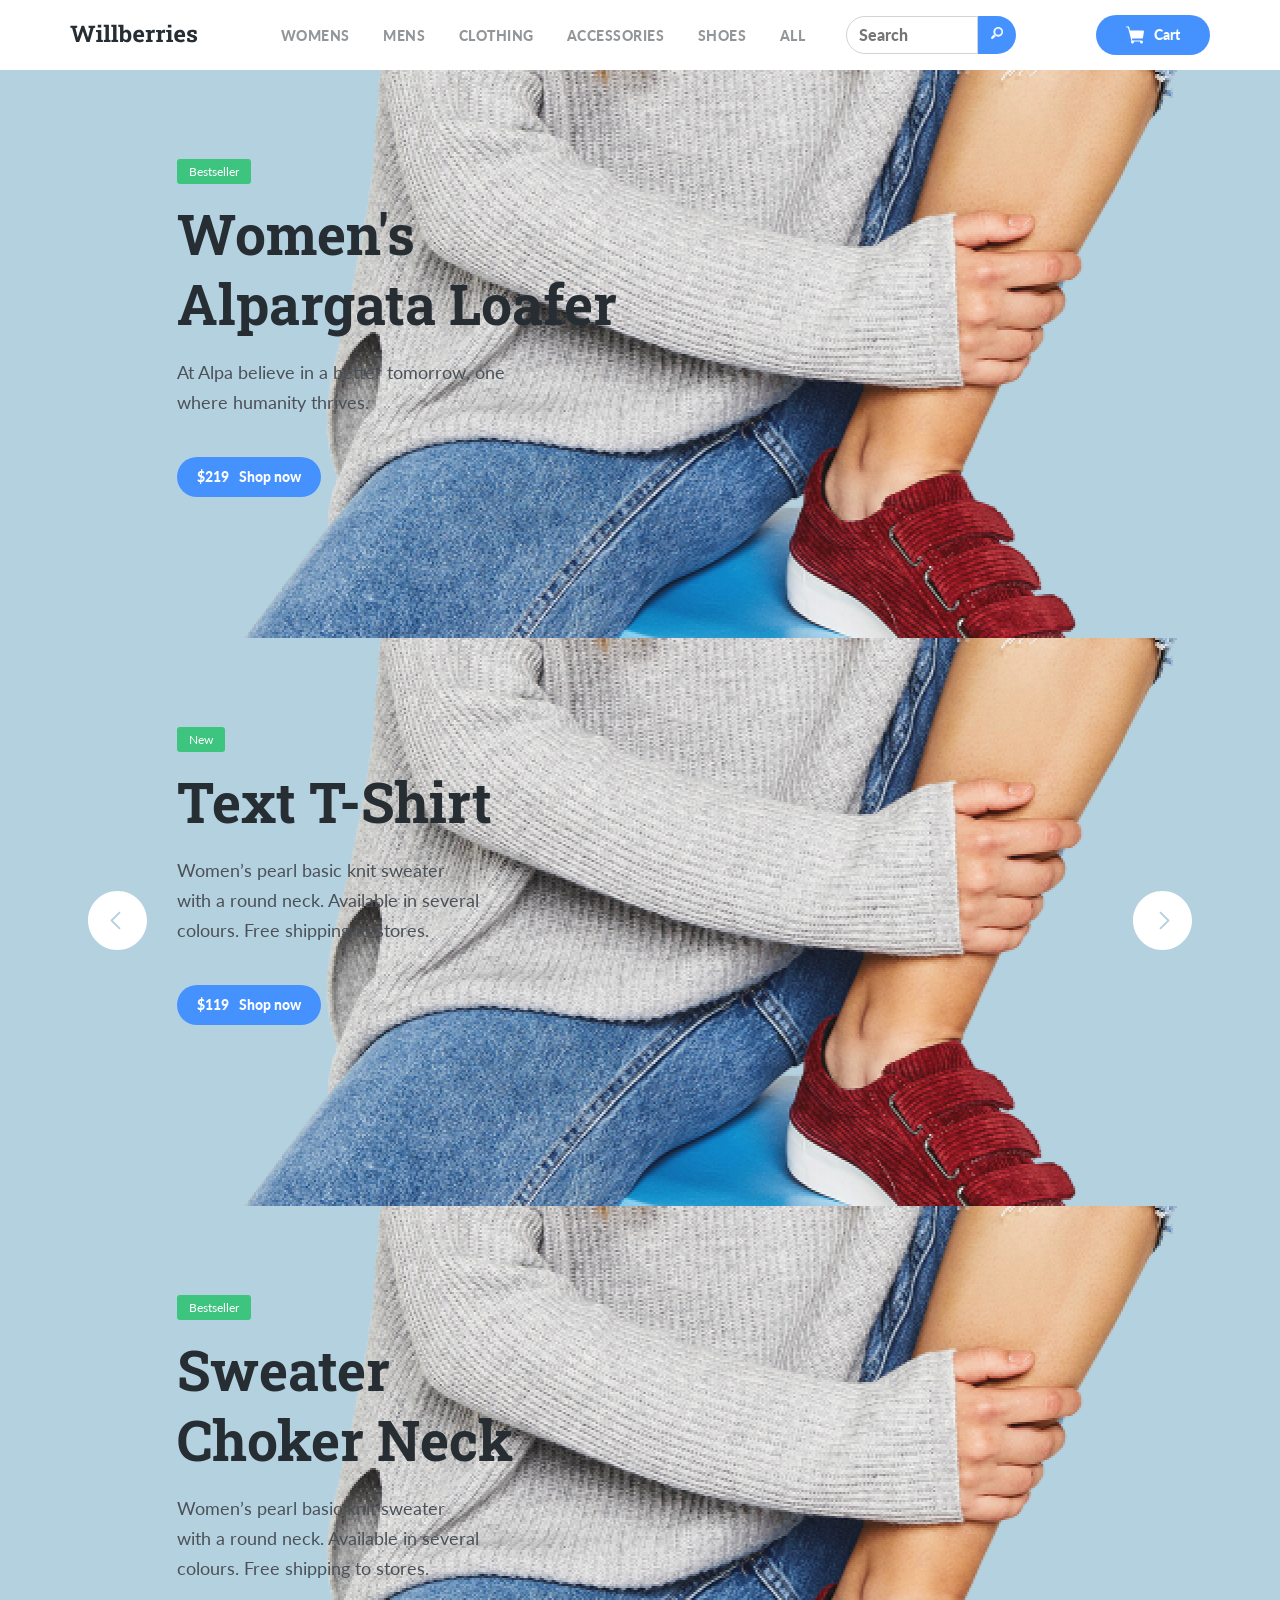
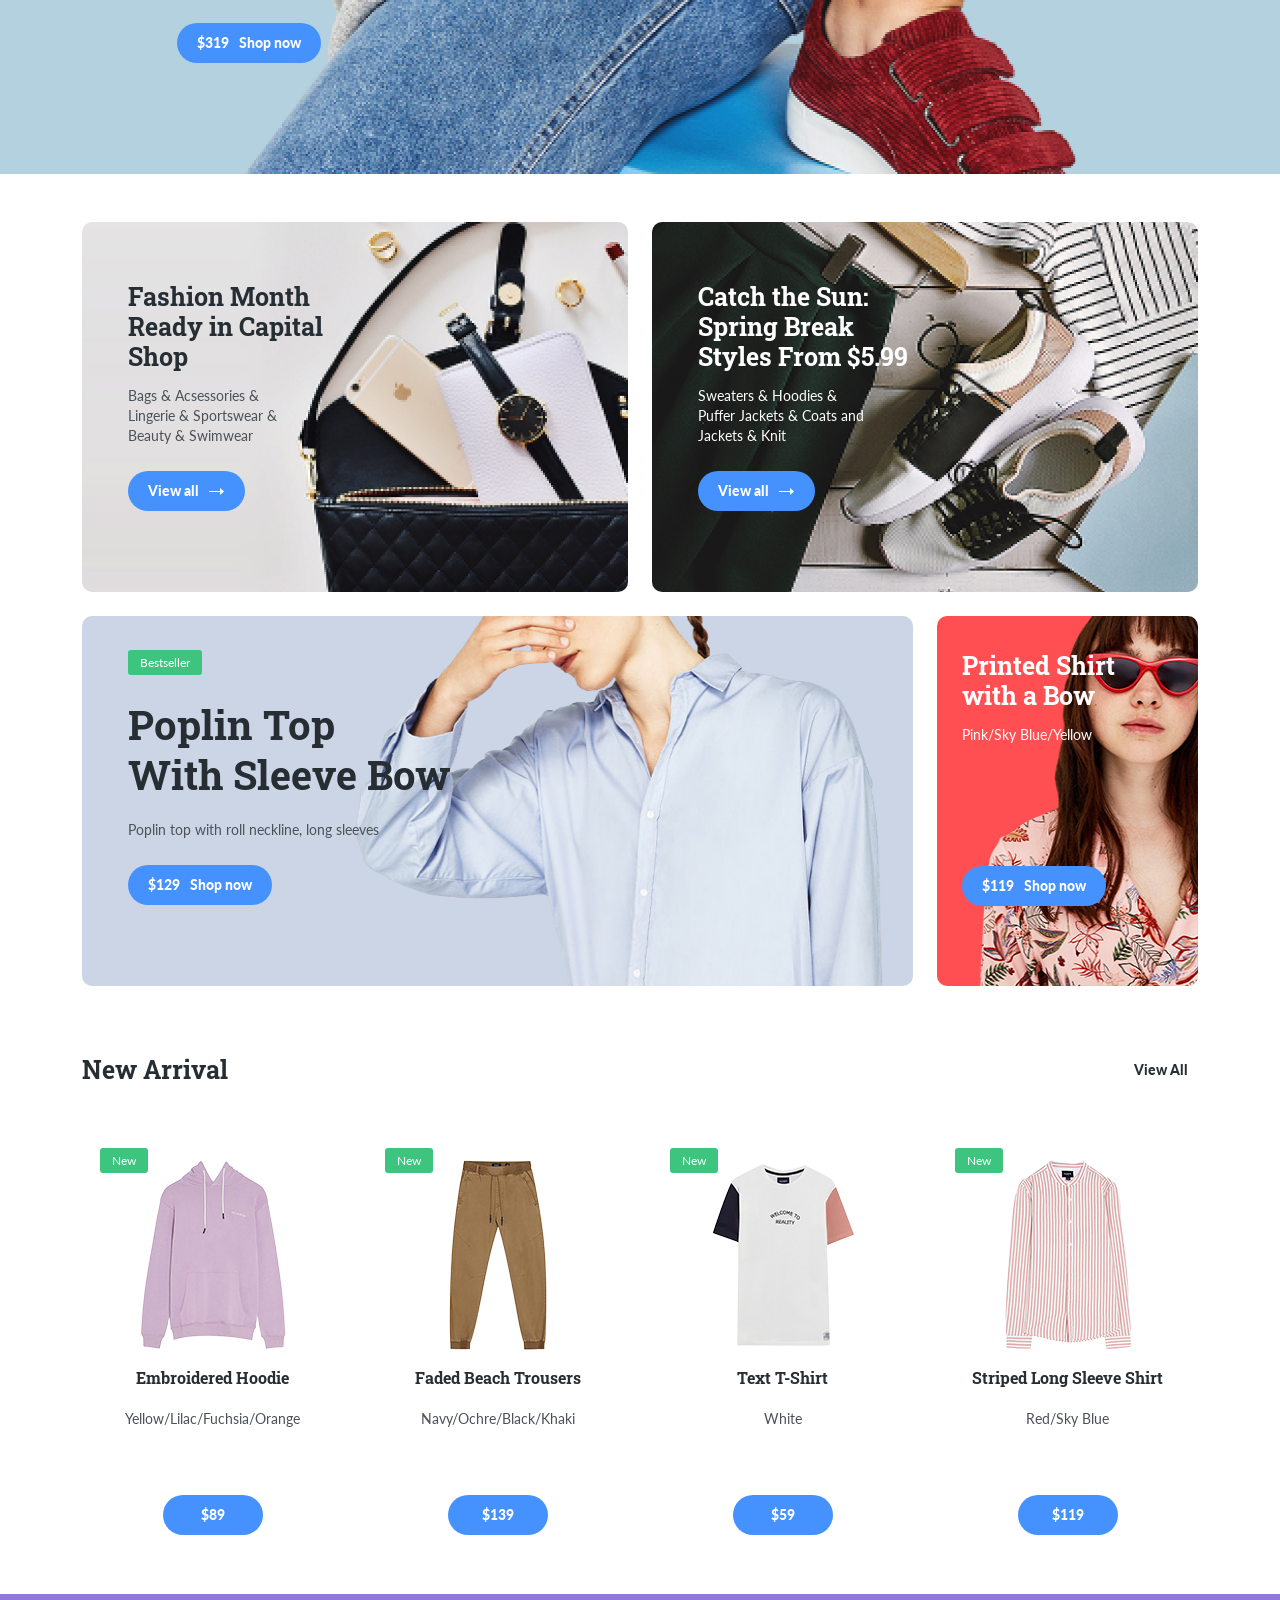
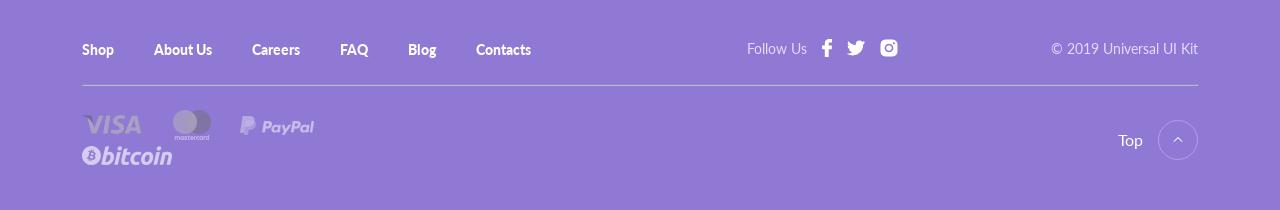
==== index.html @ 99b97096 "Add files via upload" ====
<!DOCTYPE html>
<html lang="en">

<head>
	<meta charset="UTF-8">
	<meta name="viewport" content="width=device-width, initial-scale=1.0">
	<title>Willberries</title>
	<link rel="preconnect" href="https://fonts.gstatic.com">
	<link rel="apple-touch-icon" sizes="180x180" href="favicon/apple-touch-icon.png">
	<link rel="icon" type="image/png" sizes="32x32" href="favicon/favicon-32x32.png">
	<link rel="icon" type="image/png" sizes="16x16" href="favicon/favicon-16x16.png">
	<link rel="mask-icon" href="favicon/safari-pinned-tab.svg" color="#5bbad5">
	<meta name="msapplication-TileColor" content="#da532c">
	<meta name="theme-color" content="#ffffff">
	<link href="https://fonts.googleapis.com/css2?family=Lato:wght@400;900&display=swap" rel="stylesheet">
	<link href="https://fonts.googleapis.com/css2?family=Roboto+Slab:wght@700&display=swap" rel="stylesheet">
	<link rel="stylesheet" href="css/bootstrap-grid.min.css">
	<link rel="stylesheet" href="css/swiper-bundle.min.css" />
	<link rel="stylesheet" href="css/style.css">
	<script defer src="./js/cart.js"></script>
	<script defer src="./js/search.js"></script>
</head>
<!-- class="show-goods" -->

<body id="body">
	<header class="container header px-4 px-md-0">
		<div class="row justify-content-between align-items-center">
			<div class="col-lg-2 col-6">
				<a href="index.html" class="logo-link">
					<img width="128" src="img/logo.svg" alt="logo: Willberries" class="logo-image">
				</a>
			</div>
			<div class="col-lg-6 d-none d-lg-block">
				<nav>
					<ul class="navigation d-flex justify-content-around">
						<li class="navigation-item">
							<a href="#" class="navigation-link" data-field="gender">Womens</a>
						</li>
						<li class="navigation-item">
							<a href="#" class="navigation-link" data-field="gender">Mens</a>
						</li>
						<li class="navigation-item">
							<a href="#" class="navigation-link" data-field="category">Clothing</a>
						</li>
						<li class="navigation-item">
							<a href="#" class="navigation-link" data-field="category">Accessories</a>
						</li>
						<li class="navigation-item">
							<a href="#" class="navigation-link" data-field="category">Shoes</a>
						</li>
						<li class="navigation-item">
							<a href="#" class="navigation-link">All</a>
						</li>

					</ul>
				</nav>
			</div>
			<div class="col-lg-2 d-none d-lg-block">
				<div class="form-control search-block">
					<input type="text" class="form-control" placeholder="Search" aria-label="Recipient's username"
						aria-describedby="button-addon2">
					<button class="btn btn-outline-secondary" type="button" id="button-addon2">
						<img src="img/search.png" alt="search">
					</button>
				</div>
			</div>
			<div class="col-lg-2 col-6 d-flex justify-content-end">
				<button class="button button-cart">
					<img class="button-icon" src="img/cart.svg" alt="icon: cart">
					<span class="button-text">Cart</span>
					<span class="button-text cart-count"></span>
				</button>
			</div>
		</div>
		<!-- /.row -->
	</header>
	<section class="slider swiper-container">
		<div class="swiper-wrapper">
			<section class="slide slide-1 swiper-slide">
				<div class="container">
					<div class="row">
						<div class="col-lg-4 col-10 offset-lg-1">
							<span class="label">Bestseller</span>
							<h2 class="slide-title">Women's Alpargata Loafer</h2>
							<p class="slide-description">At Alpa believe in a better tomorrow, one where humanity
								thrives.</p>
							<button class="button add-to-cart" data-id="003">
								<span class="button-price">$219</span>
								<span class="button-text">Shop now</span>
							</button>
						</div>
						<!-- /.col-4 offset-lg-1 -->
					</div>
					<!-- /.row -->
				</div>
				<!-- /.container -->
			</section>
			<section class="slide slide-1 swiper-slide">
				<div class="container">
					<div class="row">
						<div class="col-lg-4 col-10 offset-lg-1">
							<span class="label">New</span>
							<h2 class="slide-title">Text T-Shirt</h2>
							<p class="slide-description">Women’s pearl basic knit sweater with a round neck. Available
								in several colours. Free shipping to stores.</p>
							<button class="button add-to-cart" data-id="004">
								<span class="button-price">$119</span>
								<span class="button-text">Shop now</span>
							</button>
						</div>
						<!-- /.col-4 offset-lg-1 -->
					</div>
					<!-- /.row -->
				</div>
				<!-- /.container -->
			</section>
			<section class="slide slide-1 swiper-slide">
				<div class="container">
					<div class="row">
						<div class="col-lg-4 col-10 offset-lg-1">
							<span class="label">Bestseller</span>
							<h2 class="slide-title">Sweater Choker Neck</h2>
							<p class="slide-description">Women’s pearl basic knit sweater with a round neck. Available
								in several colours. Free shipping to stores.</p>
							<button class="button add-to-cart" data-id="005">
								<span class="button-price">$319</span>
								<span class="button-text">Shop now</span>
							</button>
						</div>
						<!-- /.col-4 offset-lg-1 -->
					</div>
					<!-- /.row -->
				</div>
				<!-- /.container -->
			</section>
		</div>
		<!-- /.swiper-wrapper -->
		<div class="slider-nav">
			<div class="container">
				<div class="row justify-content-between">
					<div class="col-1">
						<button class="slider-button slider-button-prev">
							<img src="img/arrow-prev.svg" alt="icon: arrow-prev">
						</button>
					</div>
					<!-- /.col-1 -->
					<div class="col-1">
						<button class="slider-button slider-button-next">
							<img src="img/arrow-next.svg" alt="icon: arrow-prev">
						</button>
					</div>
					<!-- /.col-1 -->
				</div>
				<!-- /.row -->
			</div>
			<!-- /.container -->
		</div>
		<!-- /.slider-nav -->
	</section>
	<!-- /.slider -->
	<section class="special-offers container pt-5 pb-4">
		<div class="row mb-4">
			<div class="col-xl-6">
				<div class="card card-1 mb-4">
					<h3 class="card-title">Fashion Month Ready in Capital Shop</h3>
					<p class="card-text">Bags & Acsessories & Lingerie & Sportswear & Beauty & Swimwear</p>
					<button class="button">
						<span class="button-text">View all</span>
						<img src="img/arrow.svg" alt="icon: arrow" class="button-icon">
					</button>
				</div>
				<!-- /.card -->
			</div>
			<!-- /.col-6 -->
			<div class="col-xl-6">
				<div class="card card-2 mb-4">
					<h3 class="card-title text-light">Catch the Sun: Spring Break Styles From $5.99</h3>
					<p class="card-text text-light">Sweaters & Hoodies & Puffer Jackets & Coats and Jackets & Knit</p>
					<button class="button">
						<span class="button-text">View all</span>
						<img src="img/arrow.svg" alt="icon: arrow" class="button-icon">
					</button>
				</div>
				<!-- /.card -->
			</div>
			<!-- /.col-6 -->
			<div class="col-xl-9 col-lg-6 mb-4">
				<div class="card card-3">
					<span class="label">Bestseller</span>
					<h3 class="card-title large">Poplin Top <br>With Sleeve Bow</h3>
					<p class="card-text large">Poplin top with roll neckline, long sleeves</p>
					<button class="button add-to-cart" data-id="002">
						<span class="button-price">$129</span>
						<span class="button-text">Shop now</span>
					</button>
				</div>
				<!-- /.card -->
			</div>
			<!-- /.col-9 -->
			<div class="col-xl-3 col-lg-6">
				<div class="card card-4">
					<h3 class="card-title text-light mw-160">Printed Shirt with a Bow</h3>
					<p class="card-text text-light">Pink/Sky Blue/Yellow</p>
					<button class="button add-to-cart button-four" data-id="009">
						<span class="button-price">$119</span>
						<span class="button-text">Shop now</span>
					</button>
				</div>
				<!-- /.card -->
			</div>
			<!-- /.col-3 -->
		</div>
		<!-- /.row -->
		<div class="row align-items-center mb-4">
			<div class="col-9">
				<h2 class="section-title">New Arrival</h2>
			</div>
			<!-- /.col-9 -->
			<div class="col-3 d-flex justify-content-end">
				<a href="#" class="more">View All</a>
			</div>
			<!-- /.col-3 -->
		</div>
		<!-- /.row -->
		<div class="short-goods row">
			<div class="col-lg-3 col-sm-6">
				<div class="goods-card">
					<span class="label">New</span>
					<!-- /.label --><img src="img/image-119.jpg" alt="image: Hoodie" class="goods-image">
					<h3 class="goods-title">Embroidered Hoodie</h3>
					<!-- /.goods-title -->
					<p class="goods-description">Yellow/Lilac/Fuchsia/Orange</p>
					<!-- /.goods-description -->
					<!-- /.goods-price -->
					<button class="button goods-card-btn add-to-cart" data-id="012">
						<span class="button-price">$89</span>
					</button>
				</div>
				<!-- /.goods-card -->
			</div>
			<!-- /.col-3 -->
			<div class="col-lg-3 col-sm-6">
				<div class="goods-card">
					<span class="label">New</span>
					<!-- /.label --><img src="img/image-120.jpg" alt="image: Faded Beach Trousers" class="goods-image">
					<h3 class="goods-title">Faded Beach Trousers</h3>
					<!-- /.goods-title -->
					<p class="goods-description">Navy/Ochre/Black/Khaki</p>
					<!-- /.goods-description -->
					<button class="button goods-card-btn add-to-cart" data-id="011">
						<span class="button-price">$139</span>
					</button>
					<!-- /.goods-price -->
				</div>
				<!-- /.goods-card -->
			</div>
			<!-- /.col-3 -->
			<div class="col-lg-3 col-sm-6">
				<div class="goods-card">
					<span class="label">New</span>
					<!-- /.label --><img src="img/image-121.jpg" alt="image: Text T-Shirt" class="goods-image">
					<h3 class="goods-title">Text T-Shirt</h3>
					<!-- /.goods-title -->
					<p class="goods-description">White</p>
					<!-- /.goods-description -->
					<button class="button goods-card-btn add-to-cart" data-id="010">
						<span class="button-price">$59</span>
					</button>
					<!-- /.goods-price -->
				</div>
				<!-- /.goods-card -->
			</div>
			<!-- /.col-3 -->
			<div class="col-lg-3 col-sm-6">
				<div class="goods-card">
					<span class="label">New</span>
					<!-- /.label --><img src="img/image-122.jpg" alt="image: Striped Long Sleeve Shirt"
						class="goods-image">
					<h3 class="goods-title">Striped Long Sleeve Shirt</h3>
					<!-- /.goods-title -->
					<p class="goods-description">Red/Sky Blue</p>
					<!-- /.goods-description -->
					<button class="button goods-card-btn add-to-cart" data-id="001">
						<span class="button-price">$119</span>
					</button>
					<!-- /.goods-price -->
				</div>
				<!-- /.goods-card -->
			</div>
			<!-- /.col-3 -->
		</div>
		<!-- /.row -->
	</section>
	<!-- /.container -->
	<section class="long-goods">
		<div class="container">
			<div class="row align-items-center mb-4">
				<div class="col-12">
					<h2 class="section-title">Category</h2>
				</div>
				<!-- /.col-12 -->
			</div>
			<div class="row long-goods-list">
				<div class="col-lg-3 col-sm-6">
					<div class="goods-card">
						<span class="label">New</span>
						<!-- /.label --><img src="img/image-119.jpg" alt="image: Hoodie" class="goods-image">
						<h3 class="goods-title">Embroidered Hoodie</h3>
						<!-- /.goods-title -->
						<p class="goods-description">Yellow/Lilac/Fuchsia/Orange</p>
						<!-- /.goods-description -->
						<!-- /.goods-price -->
						<button class="button goods-card-btn add-to-cart" data-id="007">
							<span class="button-price">$89</span>
						</button>
					</div>
					<!-- /.goods-card -->
				</div>
				<!-- /.col-3 -->
				<div class="col-lg-3 col-sm-6">
					<div class="goods-card">
						<span class="label">New</span>
						<!-- /.label --><img src="img/image-120.jpg" alt="image: Faded Beach Trousers"
							class="goods-image">
						<h3 class="goods-title">Faded Beach Trousers</h3>
						<!-- /.goods-title -->
						<p class="goods-description">Navy/Ochre/Black/Khaki</p>
						<!-- /.goods-description -->
						<button class="button goods-card-btn add-to-cart" data-id="007">
							<span class="button-price">$139</span>
						</button>
						<!-- /.goods-price -->
					</div>
					<!-- /.goods-card -->
				</div>
				<!-- /.col-3 -->
				<div class="col-lg-3 col-sm-6">
					<div class="goods-card">
						<span class="label">New</span>
						<!-- /.label --><img src="img/image-121.jpg" alt="image: Text T-Shirt" class="goods-image">
						<h3 class="goods-title">Text T-Shirt</h3>
						<!-- /.goods-title -->
						<p class="goods-description">White</p>
						<!-- /.goods-description -->
						<button class="button goods-card-btn add-to-cart" data-id="007">
							<span class="button-price">$59</span>
						</button>
						<!-- /.goods-price -->
					</div>
					<!-- /.goods-card -->
				</div>
				<!-- /.col-3 -->
				<div class="col-lg-3 col-sm-6">
					<div class="goods-card">
						<span class="label">New</span>
						<!-- /.label --><img src="img/image-122.jpg" alt="image: Striped Long Sleeve Shirt"
							class="goods-image">
						<h3 class="goods-title">Striped Long Sleeve Shirt</h3>
						<!-- /.goods-title -->
						<p class="goods-description">Red/Sky Blue</p>
						<!-- /.goods-description -->
						<button class="button goods-card-btn add-to-cart" data-id="001">
							<span class="button-price">$119</span>
						</button>
						<!-- /.goods-price -->
					</div>
					<!-- /.goods-card -->
				</div>
				<!-- /.col-3 -->
				<div class="col-lg-3 col-sm-6">
					<div class="goods-card">
						<span class="label">New</span>
						<!-- /.label --><img src="img/image-119.jpg" alt="image: Hoodie" class="goods-image">
						<h3 class="goods-title">Embroidered Hoodie</h3>
						<!-- /.goods-title -->
						<p class="goods-description">Yellow/Lilac/Fuchsia/Orange</p>
						<!-- /.goods-description -->
						<!-- /.goods-price -->
						<button class="button goods-card-btn add-to-cart" data-id="007">
							<span class="button-price">$89</span>
						</button>
					</div>
					<!-- /.goods-card -->
				</div>
				<!-- /.col-3 -->
				<div class="col-lg-3 col-sm-6">
					<div class="goods-card">
						<span class="label">New</span>
						<!-- /.label --><img src="img/image-120.jpg" alt="image: Faded Beach Trousers"
							class="goods-image">
						<h3 class="goods-title">Faded Beach Trousers</h3>
						<!-- /.goods-title -->
						<p class="goods-description">Navy/Ochre/Black/Khaki</p>
						<!-- /.goods-description -->
						<button class="button goods-card-btn add-to-cart" data-id="007">
							<span class="button-price">$139</span>
						</button>
						<!-- /.goods-price -->
					</div>
					<!-- /.goods-card -->
				</div>
				<!-- /.col-3 -->
				<div class="col-lg-3 col-sm-6">
					<div class="goods-card">
						<span class="label">New</span>
						<!-- /.label --><img src="img/image-121.jpg" alt="image: Text T-Shirt" class="goods-image">
						<h3 class="goods-title">Text T-Shirt</h3>
						<!-- /.goods-title -->
						<p class="goods-description">White</p>
						<!-- /.goods-description -->
						<button class="button goods-card-btn add-to-cart" data-id="007">
							<span class="button-price">$59</span>
						</button>
						<!-- /.goods-price -->
					</div>
					<!-- /.goods-card -->
				</div>
				<!-- /.col-3 -->
				<div class="col-lg-3 col-sm-6">
					<div class="goods-card">
						<span class="label">New</span>
						<!-- /.label --><img src="img/image-122.jpg" alt="image: Striped Long Sleeve Shirt"
							class="goods-image">
						<h3 class="goods-title">Striped Long Sleeve Shirt</h3>
						<!-- /.goods-title -->
						<p class="goods-description">Red/Sky Blue</p>
						<!-- /.goods-description -->
						<button class="button goods-card-btn add-to-cart" data-id="001">
							<span class="button-price">$119</span>
						</button>
						<!-- /.goods-price -->
					</div>
					<!-- /.goods-card -->
				</div>
				<!-- /.col-3 -->
				<div class="col-lg-3 col-sm-6">
					<div class="goods-card">
						<span class="label">New</span>
						<!-- /.label --><img src="img/image-119.jpg" alt="image: Hoodie" class="goods-image">
						<h3 class="goods-title">Embroidered Hoodie</h3>
						<!-- /.goods-title -->
						<p class="goods-description">Yellow/Lilac/Fuchsia/Orange</p>
						<!-- /.goods-description -->
						<!-- /.goods-price -->
						<button class="button goods-card-btn add-to-cart" data-id="007">
							<span class="button-price">$89</span>
						</button>
					</div>
					<!-- /.goods-card -->
				</div>
				<!-- /.col-3 -->
				<div class="col-lg-3 col-sm-6">
					<div class="goods-card">
						<span class="label">New</span>
						<!-- /.label --><img src="img/image-120.jpg" alt="image: Faded Beach Trousers"
							class="goods-image">
						<h3 class="goods-title">Faded Beach Trousers</h3>
						<!-- /.goods-title -->
						<p class="goods-description">Navy/Ochre/Black/Khaki</p>
						<!-- /.goods-description -->
						<button class="button goods-card-btn add-to-cart" data-id="007">
							<span class="button-price">$139</span>
						</button>
						<!-- /.goods-price -->
					</div>
					<!-- /.goods-card -->
				</div>
				<!-- /.col-3 -->
				<div class="col-lg-3 col-sm-6">
					<div class="goods-card">
						<span class="label">New</span>
						<!-- /.label --><img src="img/image-121.jpg" alt="image: Text T-Shirt" class="goods-image">
						<h3 class="goods-title">Text T-Shirt</h3>
						<!-- /.goods-title -->
						<p class="goods-description">White</p>
						<!-- /.goods-description -->
						<button class="button goods-card-btn add-to-cart" data-id="007">
							<span class="button-price">$59</span>
						</button>
						<!-- /.goods-price -->
					</div>
					<!-- /.goods-card -->
				</div>
				<!-- /.col-3 -->
				<div class="col-lg-3 col-sm-6">
					<div class="goods-card">
						<span class="label">New</span>
						<!-- /.label --><img src="img/image-122.jpg" alt="image: Striped Long Sleeve Shirt"
							class="goods-image">
						<h3 class="goods-title">Striped Long Sleeve Shirt</h3>
						<!-- /.goods-title -->
						<p class="goods-description">Red/Sky Blue</p>
						<!-- /.goods-description -->
						<button class="button goods-card-btn add-to-cart" data-id="001">
							<span class="button-price">$119</span>
						</button>
						<!-- /.goods-price -->
					</div>
					<!-- /.goods-card -->
				</div>
				<!-- /.col-3 -->
			</div>
		</div>

	</section>
	<footer class="footer">
		<div class="container">
			<div class="row">
				<div class="col-xl-7 mb-4 mb-xl-0">
					<nav>
						<ul class="footer-menu d-sm-flex">
							<li class="footer-menu-item"><a href="#" class="footer-menu-link">Shop</a></li>
							<li class="footer-menu-item"><a href="#" class="footer-menu-link">About Us</a></li>
							<li class="footer-menu-item"><a href="#" class="footer-menu-link">Careers</a></li>
							<li class="footer-menu-item"><a href="#" class="footer-menu-link">FAQ </a></li>
							<li class="footer-menu-item"><a href="#" class="footer-menu-link">Blog</a></li>
							<li class="footer-menu-item"><a href="#" class="footer-menu-link">Contacts</a></li>
						</ul>
					</nav>
				</div>
				<!-- /.col-7 -->
				<div class="col-lg-3 d-flex align-items-center">
					<span class="footer-text">Follow Us</span>
					<span class="footer-social d-inline-flex align-items-center">
						<a href="#" class="social-link">
							<img src="img/Facebook.svg" alt="Facebook">
						</a>
						<a href="#" class="social-link">
							<img src="img/Twitter.svg" alt="Twitter">
						</a>
						<a href="#" class="social-link">
							<img src="img/Instagram.svg" alt="Instagram">
						</a>
					</span>
				</div>
				<!-- /.col-3 -->
				<div class="col-xl-2 col-lg-3 d-flex justify-content-lg-end mt-4 mt-lg-0">
					<span class="footer-text">© 2019 Universal UI Kit</span>
				</div>
				<!-- /.col-2 -->
			</div>
			<!-- /.row -->
			<hr class="footer-line mt-4 mb-4">
			<div class="row justify-content-between">
				<div class="col-lg-4 col-sm-9">
					<img class="payment-logo" src="img/visa.png" alt="visa logo">
					<img class="payment-logo" src="img/master-card.png" alt="master card logo">
					<img class="payment-logo" src="img/paypal.png" alt="paypal logo ">
					<img class="payment-logo" src="img/bitcoin.png" alt="bitcoin logo">
				</div>
				<!-- /.col-4 -->
				<div class="col-lg-2 col-sm-1 d-flex justify-content-end">
					<a href="#body" class="scroll-link top-link d-flex align-items-center">
						<span class="top-link-text">Top</span>
						<img src="img/top.svg" alt="icon: arrow top">
					</a>
				</div>
				<!-- /.col-2 -->
			</div>
			<!-- /.row -->
		</div>
		<!-- /.container -->
	</footer>
	<div class="overlay" id="modal-cart">
		<div class="modal">
			<header class="modal-header">
				<h2 class="modal-title">Cart</h2>
				<button class="modal-close">x</button>
			</header>
			<table class="cart-table">
				<colgroup>
					<col class="col-goods">
					<col class="col-price">
					<col class="col-minus">
					<col class="col-qty">
					<col class="col-plus">
					<col class="col-total-price">
					<col class="col-delete">
				</colgroup>
				<thead>
					<tr>
						<th>Good(s)</th>
						<th>Price</th>
						<th colspan="3">Qty.</th>
						<th colspan="2">Total</th>
					</tr>
				</thead>
				<tbody class="cart-table__goods">
					<tr>
						<td>name</td>
						<td>price$</td>
						<td><button class="cart-btn-minus"">-</button></td>
						<td>2</td>
						<td><button class=" cart-btn-plus"">+</button></td>
						<td>10$</td>
						<td><button class="cart-btn-delete"">x</button></td>
					</tr>
				</tbody>
				<tfoot>
					<tr>
						<th colspan=" 5">Total:</th>
						<th class="card-table__total" colspan="2">10000$</th>
					</tr>

					</tfoot>
			</table>
			<form class="modal-form" action="">
				<input class="modal-input" type="text" placeholder="Имя" name="nameCustomer">
				<input class="modal-input" type="text" placeholder="Телефон" name="phoneCustomer">
				<button class="button cart-buy" type="submit">
					<span class="button-text">Checkout</span>
				</button>
			</form>
		</div>
	</div>
</body>

</html>
---- css/style.css ----
* {
    box-sizing: border-box;
}

body {
    margin: 0;
    font-family: 'Lato', sans-serif;
}

img {
    max-width: 100%;
    height: auto;
}

.header {
    padding: 15px 0;
}

.navigation {
    list-style: none;
    padding: 0;
    margin: 0;
}

.navigation-link {
    text-decoration: none;
    text-transform: uppercase;
    color: #939699;
    font-family: 'Lato', sans-serif;
    font-style: normal;
    font-weight: 900;
    font-size: 14px;
    line-height: 20px;
    letter-spacing: 0.5px;
}

button {
    cursor: pointer;
}

.button {
    padding: 10px 20px;
    background: #4592FF;
    border-radius: 20px;
    border: none;
    color: #fff;
    font-family: 'Lato',
        sans-serif;
    font-style: normal;
    font-weight: 900;
    font-size: 14px;
    line-height: 20px;
    display: flex;
    align-items: center;
}

.button-icon,
.button-price {
    margin-right: 10px;

}

.button-icon {
    margin-left: 10px;
}

.button-icon:last-child {
    margin-right: 0;

}

.cart-count {
    margin-left: 10px;
}

.show-goods .slider,
.show-goods .special-offers {
    display: none;
}

.long-goods {
    display: none;
}

.show-goods .long-goods {
    display: block;
}

.slide {
    padding-top: 90px;
    padding-bottom: 110px;
    min-height: 568px;
}

.slide-1 {
    background: #B4D1E0 url('../img/slide-image-1.png') no-repeat top right 30%;
}

.slide-2 {
    background: #b9e0b4 url('../img/slide-image-1.png') no-repeat top right 30%;
}

.label {
    background-color: #3DC47E;
    border-radius: 3px;
    padding: 5px 12px;
    color: #fff;
    font-size: 12px;
    line-height: 15px;
}

.slide-title {
    color: #262D33;
    font-size: 55px;
    line-height: 70px;
    font-family: 'Roboto Slab',
        serif;
    margin-top: 20px;
    margin-bottom: 15px;
}

.slide-description {
    font-size: 18px;
    line-height: 30px;
    color: #4B5157;
    max-width: 335px;
    margin-bottom: 40px;
}

.slider {
    position: relative;
}

.slider-nav {
    position: absolute;
    top: 50%;
    width: 100%;
    transform: translateY(-50%);
    z-index: 9;
}

.slider-button {
    background-color: transparent;
    border: none;
    cursor: pointer;
}

.card {
    min-height: 370px;
    border-radius: 10px;
    padding-top: 60px;
    padding-left: 46px;
    padding-right: 46px;
    padding-bottom: 80px;
}

.card-1 {
    background: #E3E2E3 url('../img/card-image-1.jpg') no-repeat top right;
    background-size: cover;
}

.card-2 {
    background: #000 url('../img/card-image-2.jpg') no-repeat top right;
    background-size: cover;
}

.card-3 {
    padding-top: 35px;
    background: #CCD5E6 url('../img/card-image-3.png') no-repeat top right 10%;
    background-size: contain;
}

.card-4 {
    display: flex;
    flex-direction: column;
    align-items: flex-start;
    padding-top: 35px;
    padding-left: 25px;
    background: #FF4F52 url('../img/card-image-4.png') no-repeat top right;
    background-size: contain;
}

.goods-card-btn {
    display: block;
    width: 100px;
    margin: auto auto 0;
}

.goods-card-btn .button-price {
    margin: 0;
}

.card-title {
    color: #262D33;
    font-size: 25px;
    line-height: 30px;
    font-family: 'Roboto Slab',
        serif;
    max-width: 222px;
    margin: 0;
}

.card-title.large {
    max-width: 420px;
    font-size: 40px;
    line-height: 50px;
    margin-top: 30px;
    margin-bottom: 20px;
}

.card-text {
    max-width: 176px;
    color: #4B5157;
    font-size: 14px;
    line-height: 20px;
    margin-bottom: 25px;
}

.card-text.large {
    max-width: 320px;

}

.card-price {
    color: #ffffff;
    font-size: 14px;
    line-height: 20px;
    font-weight: 900;
}

.text-light {
    color: #fff
}

.section-title {
    font-family: 'Roboto Slab',
        serif;
    font-size: 25px;
    line-height: 30px;
    color: #262D33;
}

.more {
    text-decoration: none;
    color: #262D33;
    font-weight: 900;
    font-size: 14px;
    line-height: 20px;
    padding: 10px;
}

.goods-card {
    display: flex;
    flex-direction: column;
    position: relative;
    text-align: center;
    padding: 30px 35px 35px;
    min-height: 440px;
}

.goods-card .label {
    position: absolute;
    left: 18px;
    top: 18px;
}

.goods-title {
    margin-top: 15px;
    margin-bottom: 5px;
    color: #262D33;
    font-size: 16px;
    line-height: 25px;
    font-family: 'Roboto Slab',
        serif;
}

.goods-image {
    object-fit: contain;
    height: 190px;
}

.goods-description {
    color: #4B5157;
    font-size: 14px;
    line-height: 20px;
}

.goods-price {
    color: #262D33;
    margin-top: 30px;
    font-size: 18px;
    line-height: 30px;
    font-weight: 900;
}

.button-four {
    margin-top: auto;
}

.footer-menu {
    list-style-type: none;
    margin: 0;
    padding: 0;
}

.footer {
    background: #8F79D4;
    padding-top: 45px;
    padding-bottom: 40px;
    color: #fff;
}

.footer-menu-item:not(:last-child) {
    margin-right: 40px;
}

.footer-menu-link {
    color: #fff;
    text-decoration: none;
    font-weight: 900;
    font-size: 14px;
    line-height: 20px;
}

.social-link {
    text-decoration: none;
    margin-left: 15px;
}

.footer-text {
    color: #E7D9FF;
    font-size: 14px;
    line-height: 20px;
}

.footer-line {
    opacity: 0.5;
}

.top-link {
    text-decoration: none;
    color: #fff;
}

.top-link-text {
    margin-right: 15px;
}

.payment-logo {
    vertical-align: middle;
    margin-right: 25px;
}

.overlay {
    display: none;
    justify-content: center;
    align-items: center;
    position: fixed;
    top: 0;
    bottom: 0;
    left: 0;
    right: 0;
    z-index: 999;
    background-color: rgba(0, 0, 0, 0.3);
}

.overlay.show {
    display: flex;
}

.modal {
    background-color: #e0e0ff;
    min-width: 600px;
    max-height: 400px;
    padding: 30px;
    overflow: auto;
    position: relative;
}

.modal-header {
    display: flex;
    justify-content: space-between;
}

.modal-title {
    margin-top: 0;
    margin-bottom: 15px;
}

.modal-close {
    position: absolute;
    background-color: transparent;
    right: 15px;
    top: 15px;
    font-size: 24px;
    border: none;
}

.modal-form {
    display: flex;
    justify-content: space-between;
    flex-wrap: wrap;
}

.modal-input {
    margin-right: 30px;
    height: 40px;
    padding: 10px;
    border-radius: 20px;
    border-style: none;
    margin-bottom: 30px;
}

.cart-table {
    border-collapse: collapse;
    min-width: 540px;
    margin-bottom: 15px;
}

.cart-table th,
.cart-table td {
    text-align: left;
    border: 1px solid black
}

.cart-buy {
    background-color: #28a745;
    border-color: #28a745;
    display: block;
    margin-left: auto;
    height: 40px;
}


.mw-160 {
    max-width: 160px;
}


.col-price {
    width: 100px;
}

.col-minus {
    width: 15px;
}

.col-qty {
    width: 15px;
}

.col-plus {
    width: 15px;
}

.col-total-price {
    width: 120px;
}

.col-delete {
    width: 5px;
}

.form-control {
    display: flex;
}

.form-control input {
    display: block;
    width: 100%;
    padding: .375rem .75rem;
    font-size: 1rem;
    font-weight: 400;
    line-height: 1.5;
    color: #939699;
    font-family: 'Lato', sans-serif;
    font-style: normal;
    font-weight: 900;
    background-color: #fff;
    background-clip: padding-box;
    border: 1px solid #ced4da;
    -webkit-appearance: none;
    -moz-appearance: none;
    appearance: none;
    border-radius: 20px;
    transition: border-color .15s ease-in-out, box-shadow .15s ease-in-out;
    border-top-right-radius: 0;
    border-bottom-right-radius: 0;
}

.form-control input:hover,
.form-control input:focus,
.form-control input:active {
    border: 1px solid #ced4da;
    outline: none;
}

.form-control button {
    display: inline-block;
    font-weight: 400;
    line-height: 1.5;
    color: white;
    text-align: center;
    text-decoration: none;
    vertical-align: middle;
    cursor: pointer;
    -webkit-user-select: none;
    -moz-user-select: none;
    user-select: none;
    background: #4592FF;
    border: 1px solid transparent;
    padding: .375rem .75rem;
    font-family: 'Lato', sans-serif;
    font-style: normal;
    font-weight: 900;
    border-radius: 20px;
    transition: color .15s ease-in-out, background-color .15s ease-in-out, border-color .15s ease-in-out, box-shadow .15s ease-in-out;
    border-top-left-radius: 0;
    border-bottom-left-radius: 0;
}


@media (max-width: 1200px) {
    .slide-1 {
        background-size: cover;
    }

    .card-3 {
        background-size: cover;
    }
}

@media (max-width: 992px) {
    .slider-nav {
        display: none;
    }

    .modal {
        min-width: 400px;
        max-height: 300px;
        padding: 20px;
    }

}

@media (max-width: 576px) {
    .slide-title {
        font-size: 36px;
        line-height: 1.4;
        margin-bottom: 0;
    }

    .card {
        background-position: left top;
    }

    .card-4 {
        background-position: right top;
    }

    .card {
        padding: 30px;
        min-height: 300px;
    }

    .modal {
        min-width: 300px;
        max-height: 400px;
        padding: 20px;
    }

}
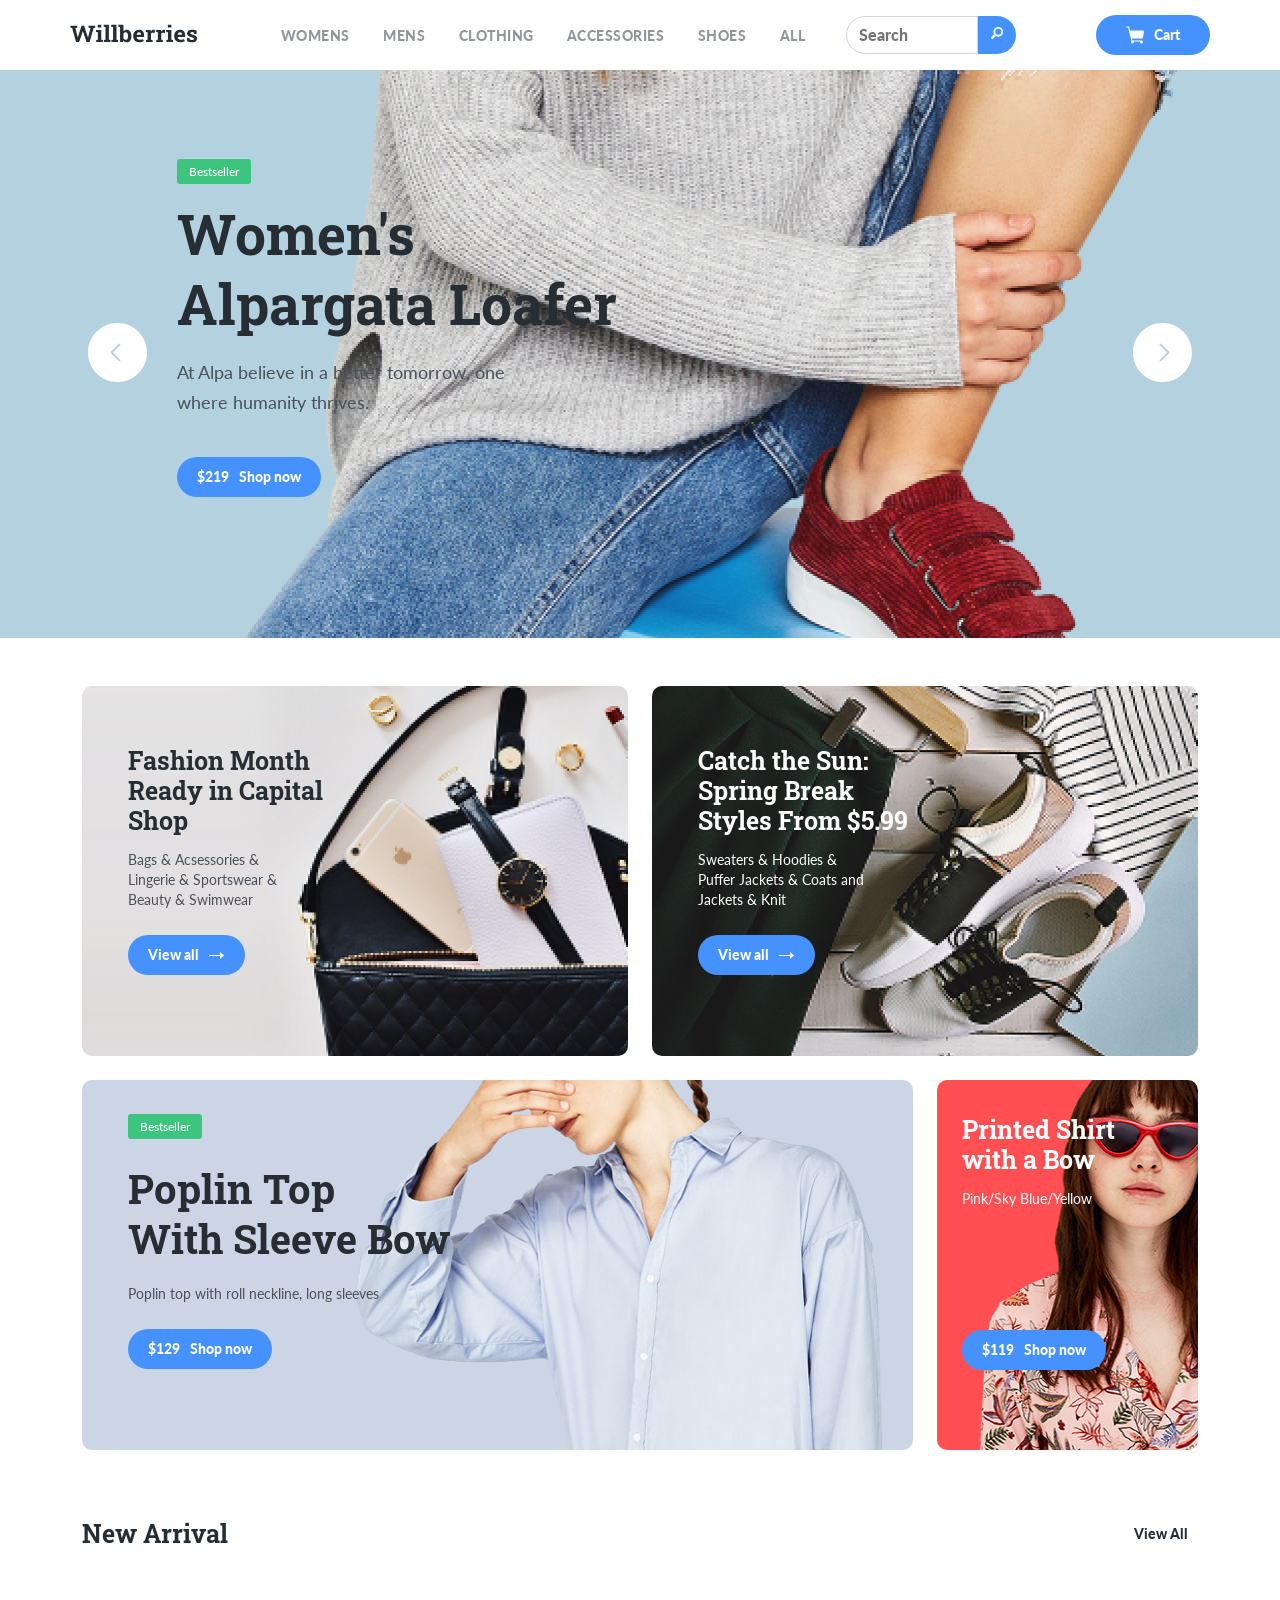
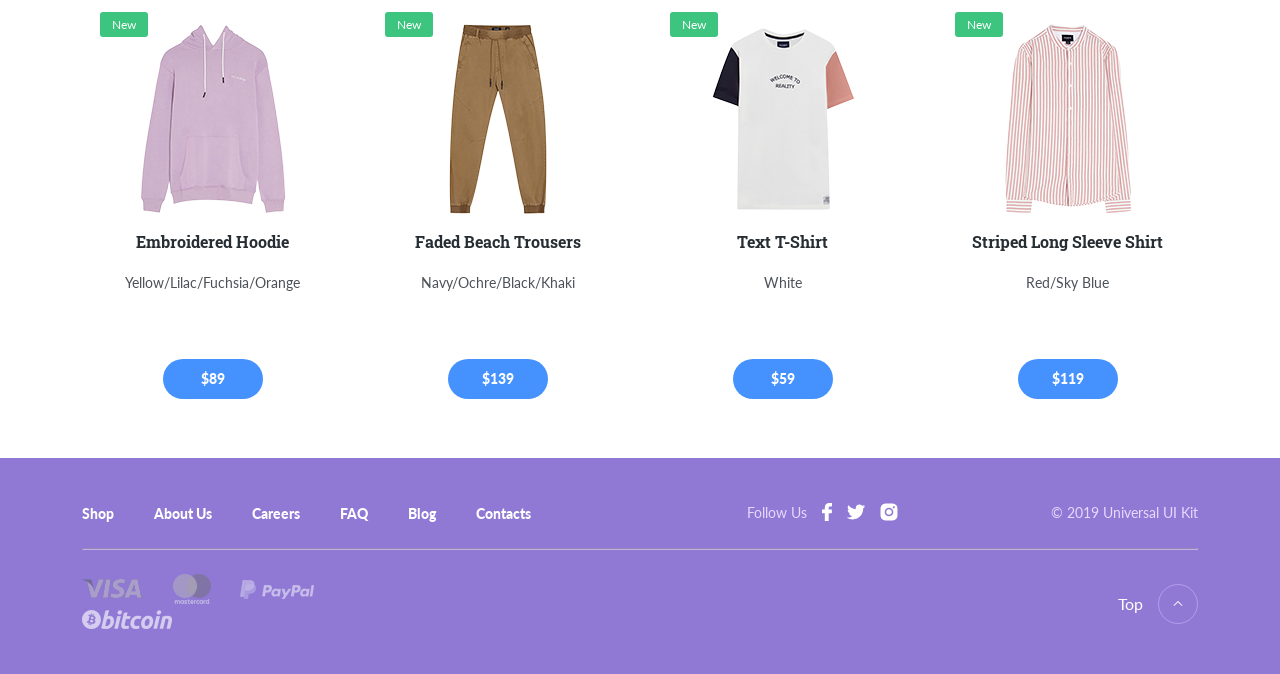
==== commit 0c0ac864: "Add files via upload" ====
--- a/index.html
+++ b/index.html
@@ -1,618 +1,619 @@
-<!DOCTYPE html>
-<html lang="en">
-
-<head>
-	<meta charset="UTF-8">
-	<meta name="viewport" content="width=device-width, initial-scale=1.0">
-	<title>Willberries</title>
-	<link rel="preconnect" href="https://fonts.gstatic.com">
-	<link rel="apple-touch-icon" sizes="180x180" href="favicon/apple-touch-icon.png">
-	<link rel="icon" type="image/png" sizes="32x32" href="favicon/favicon-32x32.png">
-	<link rel="icon" type="image/png" sizes="16x16" href="favicon/favicon-16x16.png">
-	<link rel="mask-icon" href="favicon/safari-pinned-tab.svg" color="#5bbad5">
-	<meta name="msapplication-TileColor" content="#da532c">
-	<meta name="theme-color" content="#ffffff">
-	<link href="https://fonts.googleapis.com/css2?family=Lato:wght@400;900&display=swap" rel="stylesheet">
-	<link href="https://fonts.googleapis.com/css2?family=Roboto+Slab:wght@700&display=swap" rel="stylesheet">
-	<link rel="stylesheet" href="css/bootstrap-grid.min.css">
-	<link rel="stylesheet" href="css/swiper-bundle.min.css" />
-	<link rel="stylesheet" href="css/style.css">
-	<script defer src="./js/cart.js"></script>
-	<script defer src="./js/search.js"></script>
-</head>
-<!-- class="show-goods" -->
-
-<body id="body">
-	<header class="container header px-4 px-md-0">
-		<div class="row justify-content-between align-items-center">
-			<div class="col-lg-2 col-6">
-				<a href="index.html" class="logo-link">
-					<img width="128" src="img/logo.svg" alt="logo: Willberries" class="logo-image">
-				</a>
-			</div>
-			<div class="col-lg-6 d-none d-lg-block">
-				<nav>
-					<ul class="navigation d-flex justify-content-around">
-						<li class="navigation-item">
-							<a href="#" class="navigation-link" data-field="gender">Womens</a>
-						</li>
-						<li class="navigation-item">
-							<a href="#" class="navigation-link" data-field="gender">Mens</a>
-						</li>
-						<li class="navigation-item">
-							<a href="#" class="navigation-link" data-field="category">Clothing</a>
-						</li>
-						<li class="navigation-item">
-							<a href="#" class="navigation-link" data-field="category">Accessories</a>
-						</li>
-						<li class="navigation-item">
-							<a href="#" class="navigation-link" data-field="category">Shoes</a>
-						</li>
-						<li class="navigation-item">
-							<a href="#" class="navigation-link">All</a>
-						</li>
-
-					</ul>
-				</nav>
-			</div>
-			<div class="col-lg-2 d-none d-lg-block">
-				<div class="form-control search-block">
-					<input type="text" class="form-control" placeholder="Search" aria-label="Recipient's username"
-						aria-describedby="button-addon2">
-					<button class="btn btn-outline-secondary" type="button" id="button-addon2">
-						<img src="img/search.png" alt="search">
-					</button>
-				</div>
-			</div>
-			<div class="col-lg-2 col-6 d-flex justify-content-end">
-				<button class="button button-cart">
-					<img class="button-icon" src="img/cart.svg" alt="icon: cart">
-					<span class="button-text">Cart</span>
-					<span class="button-text cart-count"></span>
-				</button>
-			</div>
-		</div>
-		<!-- /.row -->
-	</header>
-	<section class="slider swiper-container">
-		<div class="swiper-wrapper">
-			<section class="slide slide-1 swiper-slide">
-				<div class="container">
-					<div class="row">
-						<div class="col-lg-4 col-10 offset-lg-1">
-							<span class="label">Bestseller</span>
-							<h2 class="slide-title">Women's Alpargata Loafer</h2>
-							<p class="slide-description">At Alpa believe in a better tomorrow, one where humanity
-								thrives.</p>
-							<button class="button add-to-cart" data-id="003">
-								<span class="button-price">$219</span>
-								<span class="button-text">Shop now</span>
-							</button>
-						</div>
-						<!-- /.col-4 offset-lg-1 -->
-					</div>
-					<!-- /.row -->
-				</div>
-				<!-- /.container -->
-			</section>
-			<section class="slide slide-1 swiper-slide">
-				<div class="container">
-					<div class="row">
-						<div class="col-lg-4 col-10 offset-lg-1">
-							<span class="label">New</span>
-							<h2 class="slide-title">Text T-Shirt</h2>
-							<p class="slide-description">Women’s pearl basic knit sweater with a round neck. Available
-								in several colours. Free shipping to stores.</p>
-							<button class="button add-to-cart" data-id="004">
-								<span class="button-price">$119</span>
-								<span class="button-text">Shop now</span>
-							</button>
-						</div>
-						<!-- /.col-4 offset-lg-1 -->
-					</div>
-					<!-- /.row -->
-				</div>
-				<!-- /.container -->
-			</section>
-			<section class="slide slide-1 swiper-slide">
-				<div class="container">
-					<div class="row">
-						<div class="col-lg-4 col-10 offset-lg-1">
-							<span class="label">Bestseller</span>
-							<h2 class="slide-title">Sweater Choker Neck</h2>
-							<p class="slide-description">Women’s pearl basic knit sweater with a round neck. Available
-								in several colours. Free shipping to stores.</p>
-							<button class="button add-to-cart" data-id="005">
-								<span class="button-price">$319</span>
-								<span class="button-text">Shop now</span>
-							</button>
-						</div>
-						<!-- /.col-4 offset-lg-1 -->
-					</div>
-					<!-- /.row -->
-				</div>
-				<!-- /.container -->
-			</section>
-		</div>
-		<!-- /.swiper-wrapper -->
-		<div class="slider-nav">
-			<div class="container">
-				<div class="row justify-content-between">
-					<div class="col-1">
-						<button class="slider-button slider-button-prev">
-							<img src="img/arrow-prev.svg" alt="icon: arrow-prev">
-						</button>
-					</div>
-					<!-- /.col-1 -->
-					<div class="col-1">
-						<button class="slider-button slider-button-next">
-							<img src="img/arrow-next.svg" alt="icon: arrow-prev">
-						</button>
-					</div>
-					<!-- /.col-1 -->
-				</div>
-				<!-- /.row -->
-			</div>
-			<!-- /.container -->
-		</div>
-		<!-- /.slider-nav -->
-	</section>
-	<!-- /.slider -->
-	<section class="special-offers container pt-5 pb-4">
-		<div class="row mb-4">
-			<div class="col-xl-6">
-				<div class="card card-1 mb-4">
-					<h3 class="card-title">Fashion Month Ready in Capital Shop</h3>
-					<p class="card-text">Bags & Acsessories & Lingerie & Sportswear & Beauty & Swimwear</p>
-					<button class="button">
-						<span class="button-text">View all</span>
-						<img src="img/arrow.svg" alt="icon: arrow" class="button-icon">
-					</button>
-				</div>
-				<!-- /.card -->
-			</div>
-			<!-- /.col-6 -->
-			<div class="col-xl-6">
-				<div class="card card-2 mb-4">
-					<h3 class="card-title text-light">Catch the Sun: Spring Break Styles From $5.99</h3>
-					<p class="card-text text-light">Sweaters & Hoodies & Puffer Jackets & Coats and Jackets & Knit</p>
-					<button class="button">
-						<span class="button-text">View all</span>
-						<img src="img/arrow.svg" alt="icon: arrow" class="button-icon">
-					</button>
-				</div>
-				<!-- /.card -->
-			</div>
-			<!-- /.col-6 -->
-			<div class="col-xl-9 col-lg-6 mb-4">
-				<div class="card card-3">
-					<span class="label">Bestseller</span>
-					<h3 class="card-title large">Poplin Top <br>With Sleeve Bow</h3>
-					<p class="card-text large">Poplin top with roll neckline, long sleeves</p>
-					<button class="button add-to-cart" data-id="002">
-						<span class="button-price">$129</span>
-						<span class="button-text">Shop now</span>
-					</button>
-				</div>
-				<!-- /.card -->
-			</div>
-			<!-- /.col-9 -->
-			<div class="col-xl-3 col-lg-6">
-				<div class="card card-4">
-					<h3 class="card-title text-light mw-160">Printed Shirt with a Bow</h3>
-					<p class="card-text text-light">Pink/Sky Blue/Yellow</p>
-					<button class="button add-to-cart button-four" data-id="009">
-						<span class="button-price">$119</span>
-						<span class="button-text">Shop now</span>
-					</button>
-				</div>
-				<!-- /.card -->
-			</div>
-			<!-- /.col-3 -->
-		</div>
-		<!-- /.row -->
-		<div class="row align-items-center mb-4">
-			<div class="col-9">
-				<h2 class="section-title">New Arrival</h2>
-			</div>
-			<!-- /.col-9 -->
-			<div class="col-3 d-flex justify-content-end">
-				<a href="#" class="more">View All</a>
-			</div>
-			<!-- /.col-3 -->
-		</div>
-		<!-- /.row -->
-		<div class="short-goods row">
-			<div class="col-lg-3 col-sm-6">
-				<div class="goods-card">
-					<span class="label">New</span>
-					<!-- /.label --><img src="img/image-119.jpg" alt="image: Hoodie" class="goods-image">
-					<h3 class="goods-title">Embroidered Hoodie</h3>
-					<!-- /.goods-title -->
-					<p class="goods-description">Yellow/Lilac/Fuchsia/Orange</p>
-					<!-- /.goods-description -->
-					<!-- /.goods-price -->
-					<button class="button goods-card-btn add-to-cart" data-id="012">
-						<span class="button-price">$89</span>
-					</button>
-				</div>
-				<!-- /.goods-card -->
-			</div>
-			<!-- /.col-3 -->
-			<div class="col-lg-3 col-sm-6">
-				<div class="goods-card">
-					<span class="label">New</span>
-					<!-- /.label --><img src="img/image-120.jpg" alt="image: Faded Beach Trousers" class="goods-image">
-					<h3 class="goods-title">Faded Beach Trousers</h3>
-					<!-- /.goods-title -->
-					<p class="goods-description">Navy/Ochre/Black/Khaki</p>
-					<!-- /.goods-description -->
-					<button class="button goods-card-btn add-to-cart" data-id="011">
-						<span class="button-price">$139</span>
-					</button>
-					<!-- /.goods-price -->
-				</div>
-				<!-- /.goods-card -->
-			</div>
-			<!-- /.col-3 -->
-			<div class="col-lg-3 col-sm-6">
-				<div class="goods-card">
-					<span class="label">New</span>
-					<!-- /.label --><img src="img/image-121.jpg" alt="image: Text T-Shirt" class="goods-image">
-					<h3 class="goods-title">Text T-Shirt</h3>
-					<!-- /.goods-title -->
-					<p class="goods-description">White</p>
-					<!-- /.goods-description -->
-					<button class="button goods-card-btn add-to-cart" data-id="010">
-						<span class="button-price">$59</span>
-					</button>
-					<!-- /.goods-price -->
-				</div>
-				<!-- /.goods-card -->
-			</div>
-			<!-- /.col-3 -->
-			<div class="col-lg-3 col-sm-6">
-				<div class="goods-card">
-					<span class="label">New</span>
-					<!-- /.label --><img src="img/image-122.jpg" alt="image: Striped Long Sleeve Shirt"
-						class="goods-image">
-					<h3 class="goods-title">Striped Long Sleeve Shirt</h3>
-					<!-- /.goods-title -->
-					<p class="goods-description">Red/Sky Blue</p>
-					<!-- /.goods-description -->
-					<button class="button goods-card-btn add-to-cart" data-id="001">
-						<span class="button-price">$119</span>
-					</button>
-					<!-- /.goods-price -->
-				</div>
-				<!-- /.goods-card -->
-			</div>
-			<!-- /.col-3 -->
-		</div>
-		<!-- /.row -->
-	</section>
-	<!-- /.container -->
-	<section class="long-goods">
-		<div class="container">
-			<div class="row align-items-center mb-4">
-				<div class="col-12">
-					<h2 class="section-title">Category</h2>
-				</div>
-				<!-- /.col-12 -->
-			</div>
-			<div class="row long-goods-list">
-				<div class="col-lg-3 col-sm-6">
-					<div class="goods-card">
-						<span class="label">New</span>
-						<!-- /.label --><img src="img/image-119.jpg" alt="image: Hoodie" class="goods-image">
-						<h3 class="goods-title">Embroidered Hoodie</h3>
-						<!-- /.goods-title -->
-						<p class="goods-description">Yellow/Lilac/Fuchsia/Orange</p>
-						<!-- /.goods-description -->
-						<!-- /.goods-price -->
-						<button class="button goods-card-btn add-to-cart" data-id="007">
-							<span class="button-price">$89</span>
-						</button>
-					</div>
-					<!-- /.goods-card -->
-				</div>
-				<!-- /.col-3 -->
-				<div class="col-lg-3 col-sm-6">
-					<div class="goods-card">
-						<span class="label">New</span>
-						<!-- /.label --><img src="img/image-120.jpg" alt="image: Faded Beach Trousers"
-							class="goods-image">
-						<h3 class="goods-title">Faded Beach Trousers</h3>
-						<!-- /.goods-title -->
-						<p class="goods-description">Navy/Ochre/Black/Khaki</p>
-						<!-- /.goods-description -->
-						<button class="button goods-card-btn add-to-cart" data-id="007">
-							<span class="button-price">$139</span>
-						</button>
-						<!-- /.goods-price -->
-					</div>
-					<!-- /.goods-card -->
-				</div>
-				<!-- /.col-3 -->
-				<div class="col-lg-3 col-sm-6">
-					<div class="goods-card">
-						<span class="label">New</span>
-						<!-- /.label --><img src="img/image-121.jpg" alt="image: Text T-Shirt" class="goods-image">
-						<h3 class="goods-title">Text T-Shirt</h3>
-						<!-- /.goods-title -->
-						<p class="goods-description">White</p>
-						<!-- /.goods-description -->
-						<button class="button goods-card-btn add-to-cart" data-id="007">
-							<span class="button-price">$59</span>
-						</button>
-						<!-- /.goods-price -->
-					</div>
-					<!-- /.goods-card -->
-				</div>
-				<!-- /.col-3 -->
-				<div class="col-lg-3 col-sm-6">
-					<div class="goods-card">
-						<span class="label">New</span>
-						<!-- /.label --><img src="img/image-122.jpg" alt="image: Striped Long Sleeve Shirt"
-							class="goods-image">
-						<h3 class="goods-title">Striped Long Sleeve Shirt</h3>
-						<!-- /.goods-title -->
-						<p class="goods-description">Red/Sky Blue</p>
-						<!-- /.goods-description -->
-						<button class="button goods-card-btn add-to-cart" data-id="001">
-							<span class="button-price">$119</span>
-						</button>
-						<!-- /.goods-price -->
-					</div>
-					<!-- /.goods-card -->
-				</div>
-				<!-- /.col-3 -->
-				<div class="col-lg-3 col-sm-6">
-					<div class="goods-card">
-						<span class="label">New</span>
-						<!-- /.label --><img src="img/image-119.jpg" alt="image: Hoodie" class="goods-image">
-						<h3 class="goods-title">Embroidered Hoodie</h3>
-						<!-- /.goods-title -->
-						<p class="goods-description">Yellow/Lilac/Fuchsia/Orange</p>
-						<!-- /.goods-description -->
-						<!-- /.goods-price -->
-						<button class="button goods-card-btn add-to-cart" data-id="007">
-							<span class="button-price">$89</span>
-						</button>
-					</div>
-					<!-- /.goods-card -->
-				</div>
-				<!-- /.col-3 -->
-				<div class="col-lg-3 col-sm-6">
-					<div class="goods-card">
-						<span class="label">New</span>
-						<!-- /.label --><img src="img/image-120.jpg" alt="image: Faded Beach Trousers"
-							class="goods-image">
-						<h3 class="goods-title">Faded Beach Trousers</h3>
-						<!-- /.goods-title -->
-						<p class="goods-description">Navy/Ochre/Black/Khaki</p>
-						<!-- /.goods-description -->
-						<button class="button goods-card-btn add-to-cart" data-id="007">
-							<span class="button-price">$139</span>
-						</button>
-						<!-- /.goods-price -->
-					</div>
-					<!-- /.goods-card -->
-				</div>
-				<!-- /.col-3 -->
-				<div class="col-lg-3 col-sm-6">
-					<div class="goods-card">
-						<span class="label">New</span>
-						<!-- /.label --><img src="img/image-121.jpg" alt="image: Text T-Shirt" class="goods-image">
-						<h3 class="goods-title">Text T-Shirt</h3>
-						<!-- /.goods-title -->
-						<p class="goods-description">White</p>
-						<!-- /.goods-description -->
-						<button class="button goods-card-btn add-to-cart" data-id="007">
-							<span class="button-price">$59</span>
-						</button>
-						<!-- /.goods-price -->
-					</div>
-					<!-- /.goods-card -->
-				</div>
-				<!-- /.col-3 -->
-				<div class="col-lg-3 col-sm-6">
-					<div class="goods-card">
-						<span class="label">New</span>
-						<!-- /.label --><img src="img/image-122.jpg" alt="image: Striped Long Sleeve Shirt"
-							class="goods-image">
-						<h3 class="goods-title">Striped Long Sleeve Shirt</h3>
-						<!-- /.goods-title -->
-						<p class="goods-description">Red/Sky Blue</p>
-						<!-- /.goods-description -->
-						<button class="button goods-card-btn add-to-cart" data-id="001">
-							<span class="button-price">$119</span>
-						</button>
-						<!-- /.goods-price -->
-					</div>
-					<!-- /.goods-card -->
-				</div>
-				<!-- /.col-3 -->
-				<div class="col-lg-3 col-sm-6">
-					<div class="goods-card">
-						<span class="label">New</span>
-						<!-- /.label --><img src="img/image-119.jpg" alt="image: Hoodie" class="goods-image">
-						<h3 class="goods-title">Embroidered Hoodie</h3>
-						<!-- /.goods-title -->
-						<p class="goods-description">Yellow/Lilac/Fuchsia/Orange</p>
-						<!-- /.goods-description -->
-						<!-- /.goods-price -->
-						<button class="button goods-card-btn add-to-cart" data-id="007">
-							<span class="button-price">$89</span>
-						</button>
-					</div>
-					<!-- /.goods-card -->
-				</div>
-				<!-- /.col-3 -->
-				<div class="col-lg-3 col-sm-6">
-					<div class="goods-card">
-						<span class="label">New</span>
-						<!-- /.label --><img src="img/image-120.jpg" alt="image: Faded Beach Trousers"
-							class="goods-image">
-						<h3 class="goods-title">Faded Beach Trousers</h3>
-						<!-- /.goods-title -->
-						<p class="goods-description">Navy/Ochre/Black/Khaki</p>
-						<!-- /.goods-description -->
-						<button class="button goods-card-btn add-to-cart" data-id="007">
-							<span class="button-price">$139</span>
-						</button>
-						<!-- /.goods-price -->
-					</div>
-					<!-- /.goods-card -->
-				</div>
-				<!-- /.col-3 -->
-				<div class="col-lg-3 col-sm-6">
-					<div class="goods-card">
-						<span class="label">New</span>
-						<!-- /.label --><img src="img/image-121.jpg" alt="image: Text T-Shirt" class="goods-image">
-						<h3 class="goods-title">Text T-Shirt</h3>
-						<!-- /.goods-title -->
-						<p class="goods-description">White</p>
-						<!-- /.goods-description -->
-						<button class="button goods-card-btn add-to-cart" data-id="007">
-							<span class="button-price">$59</span>
-						</button>
-						<!-- /.goods-price -->
-					</div>
-					<!-- /.goods-card -->
-				</div>
-				<!-- /.col-3 -->
-				<div class="col-lg-3 col-sm-6">
-					<div class="goods-card">
-						<span class="label">New</span>
-						<!-- /.label --><img src="img/image-122.jpg" alt="image: Striped Long Sleeve Shirt"
-							class="goods-image">
-						<h3 class="goods-title">Striped Long Sleeve Shirt</h3>
-						<!-- /.goods-title -->
-						<p class="goods-description">Red/Sky Blue</p>
-						<!-- /.goods-description -->
-						<button class="button goods-card-btn add-to-cart" data-id="001">
-							<span class="button-price">$119</span>
-						</button>
-						<!-- /.goods-price -->
-					</div>
-					<!-- /.goods-card -->
-				</div>
-				<!-- /.col-3 -->
-			</div>
-		</div>
-
-	</section>
-	<footer class="footer">
-		<div class="container">
-			<div class="row">
-				<div class="col-xl-7 mb-4 mb-xl-0">
-					<nav>
-						<ul class="footer-menu d-sm-flex">
-							<li class="footer-menu-item"><a href="#" class="footer-menu-link">Shop</a></li>
-							<li class="footer-menu-item"><a href="#" class="footer-menu-link">About Us</a></li>
-							<li class="footer-menu-item"><a href="#" class="footer-menu-link">Careers</a></li>
-							<li class="footer-menu-item"><a href="#" class="footer-menu-link">FAQ </a></li>
-							<li class="footer-menu-item"><a href="#" class="footer-menu-link">Blog</a></li>
-							<li class="footer-menu-item"><a href="#" class="footer-menu-link">Contacts</a></li>
-						</ul>
-					</nav>
-				</div>
-				<!-- /.col-7 -->
-				<div class="col-lg-3 d-flex align-items-center">
-					<span class="footer-text">Follow Us</span>
-					<span class="footer-social d-inline-flex align-items-center">
-						<a href="#" class="social-link">
-							<img src="img/Facebook.svg" alt="Facebook">
-						</a>
-						<a href="#" class="social-link">
-							<img src="img/Twitter.svg" alt="Twitter">
-						</a>
-						<a href="#" class="social-link">
-							<img src="img/Instagram.svg" alt="Instagram">
-						</a>
-					</span>
-				</div>
-				<!-- /.col-3 -->
-				<div class="col-xl-2 col-lg-3 d-flex justify-content-lg-end mt-4 mt-lg-0">
-					<span class="footer-text">© 2019 Universal UI Kit</span>
-				</div>
-				<!-- /.col-2 -->
-			</div>
-			<!-- /.row -->
-			<hr class="footer-line mt-4 mb-4">
-			<div class="row justify-content-between">
-				<div class="col-lg-4 col-sm-9">
-					<img class="payment-logo" src="img/visa.png" alt="visa logo">
-					<img class="payment-logo" src="img/master-card.png" alt="master card logo">
-					<img class="payment-logo" src="img/paypal.png" alt="paypal logo ">
-					<img class="payment-logo" src="img/bitcoin.png" alt="bitcoin logo">
-				</div>
-				<!-- /.col-4 -->
-				<div class="col-lg-2 col-sm-1 d-flex justify-content-end">
-					<a href="#body" class="scroll-link top-link d-flex align-items-center">
-						<span class="top-link-text">Top</span>
-						<img src="img/top.svg" alt="icon: arrow top">
-					</a>
-				</div>
-				<!-- /.col-2 -->
-			</div>
-			<!-- /.row -->
-		</div>
-		<!-- /.container -->
-	</footer>
-	<div class="overlay" id="modal-cart">
-		<div class="modal">
-			<header class="modal-header">
-				<h2 class="modal-title">Cart</h2>
-				<button class="modal-close">x</button>
-			</header>
-			<table class="cart-table">
-				<colgroup>
-					<col class="col-goods">
-					<col class="col-price">
-					<col class="col-minus">
-					<col class="col-qty">
-					<col class="col-plus">
-					<col class="col-total-price">
-					<col class="col-delete">
-				</colgroup>
-				<thead>
-					<tr>
-						<th>Good(s)</th>
-						<th>Price</th>
-						<th colspan="3">Qty.</th>
-						<th colspan="2">Total</th>
-					</tr>
-				</thead>
-				<tbody class="cart-table__goods">
-					<tr>
-						<td>name</td>
-						<td>price$</td>
-						<td><button class="cart-btn-minus"">-</button></td>
-						<td>2</td>
-						<td><button class=" cart-btn-plus"">+</button></td>
-						<td>10$</td>
-						<td><button class="cart-btn-delete"">x</button></td>
-					</tr>
-				</tbody>
-				<tfoot>
-					<tr>
-						<th colspan=" 5">Total:</th>
-						<th class="card-table__total" colspan="2">10000$</th>
-					</tr>
-
-					</tfoot>
-			</table>
-			<form class="modal-form" action="">
-				<input class="modal-input" type="text" placeholder="Имя" name="nameCustomer">
-				<input class="modal-input" type="text" placeholder="Телефон" name="phoneCustomer">
-				<button class="button cart-buy" type="submit">
-					<span class="button-text">Checkout</span>
-				</button>
-			</form>
-		</div>
-	</div>
-</body>
-
+<!DOCTYPE html>
+<html lang="en">
+
+<head>
+	<meta charset="UTF-8">
+	<meta name="viewport" content="width=device-width, initial-scale=1.0">
+	<title>Willberries</title>
+	<link rel="preconnect" href="https://fonts.gstatic.com">
+	<link rel="apple-touch-icon" sizes="180x180" href="favicon/apple-touch-icon.png">
+	<link rel="icon" type="image/png" sizes="32x32" href="favicon/favicon-32x32.png">
+	<link rel="icon" type="image/png" sizes="16x16" href="favicon/favicon-16x16.png">
+	<link rel="mask-icon" href="favicon/safari-pinned-tab.svg" color="#5bbad5">
+	<meta name="msapplication-TileColor" content="#da532c">
+	<meta name="theme-color" content="#ffffff">
+	<link href="https://fonts.googleapis.com/css2?family=Lato:wght@400;900&display=swap" rel="stylesheet">
+	<link href="https://fonts.googleapis.com/css2?family=Roboto+Slab:wght@700&display=swap" rel="stylesheet">
+	<link rel="stylesheet" href="css/bootstrap-grid.min.css">
+	<link rel="stylesheet" href="css/swiper-bundle.min.css" />
+	<link rel="stylesheet" href="css/style.css">
+	<script defer src="./js/cart.js"></script>
+	<script defer src="./js/search.js"></script>
+	<script defer src="./js/getGoods.js"></script>
+</head>
+<!-- class="show-goods" -->
+
+<body id="body">
+	<header class="container header px-4 px-md-0">
+		<div class="row justify-content-between align-items-center">
+			<div class="col-lg-2 col-6">
+				<a href="index.html" class="logo-link">
+					<img width="128" src="img/logo.svg" alt="logo: Willberries" class="logo-image">
+				</a>
+			</div>
+			<div class="col-lg-6 d-none d-lg-block">
+				<nav>
+					<ul class="navigation d-flex justify-content-around">
+						<li class="navigation-item">
+							<a href="#" class="navigation-link" data-field="gender">Womens</a>
+						</li>
+						<li class="navigation-item">
+							<a href="#" class="navigation-link" data-field="gender">Mens</a>
+						</li>
+						<li class="navigation-item">
+							<a href="#" class="navigation-link" data-field="category">Clothing</a>
+						</li>
+						<li class="navigation-item">
+							<a href="#" class="navigation-link" data-field="category">Accessories</a>
+						</li>
+						<li class="navigation-item">
+							<a href="#" class="navigation-link" data-field="category">Shoes</a>
+						</li>
+						<li class="navigation-item">
+							<a href="#" class="navigation-link">All</a>
+						</li>
+
+					</ul>
+				</nav>
+			</div>
+			<div class="col-lg-2 d-none d-lg-block">
+				<div class="form-control search-block">
+					<input type="text" class="form-control" placeholder="Search" aria-label="Recipient's username"
+						aria-describedby="button-addon2">
+					<button class="btn btn-outline-secondary" type="button" id="button-addon2">
+						<img src="img/search.png" alt="search">
+					</button>
+				</div>
+			</div>
+			<div class="col-lg-2 col-6 d-flex justify-content-end">
+				<button class="button button-cart">
+					<img class="button-icon" src="img/cart.svg" alt="icon: cart">
+					<span class="button-text">Cart</span>
+					<span class="button-text cart-count"></span>
+				</button>
+			</div>
+		</div>
+		<!-- /.row -->
+	</header>
+	<section class="slider swiper-container">
+		<div class="swiper-wrapper">
+			<section class="slide slide-1 swiper-slide">
+				<div class="container">
+					<div class="row">
+						<div class="col-lg-4 col-10 offset-lg-1">
+							<span class="label">Bestseller</span>
+							<h2 class="slide-title">Women's Alpargata Loafer</h2>
+							<p class="slide-description">At Alpa believe in a better tomorrow, one where humanity
+								thrives.</p>
+							<button class="button add-to-cart" data-id="003">
+								<span class="button-price">$219</span>
+								<span class="button-text">Shop now</span>
+							</button>
+						</div>
+						<!-- /.col-4 offset-lg-1 -->
+					</div>
+					<!-- /.row -->
+				</div>
+				<!-- /.container -->
+			</section>
+			<section class="slide slide-1 swiper-slide">
+				<div class="container">
+					<div class="row">
+						<div class="col-lg-4 col-10 offset-lg-1">
+							<span class="label">New</span>
+							<h2 class="slide-title">Text T-Shirt</h2>
+							<p class="slide-description">Women’s pearl basic knit sweater with a round neck. Available
+								in several colours. Free shipping to stores.</p>
+							<button class="button add-to-cart" data-id="004">
+								<span class="button-price">$119</span>
+								<span class="button-text">Shop now</span>
+							</button>
+						</div>
+						<!-- /.col-4 offset-lg-1 -->
+					</div>
+					<!-- /.row -->
+				</div>
+				<!-- /.container -->
+			</section>
+			<section class="slide slide-1 swiper-slide">
+				<div class="container">
+					<div class="row">
+						<div class="col-lg-4 col-10 offset-lg-1">
+							<span class="label">Bestseller</span>
+							<h2 class="slide-title">Sweater Choker Neck</h2>
+							<p class="slide-description">Women’s pearl basic knit sweater with a round neck. Available
+								in several colours. Free shipping to stores.</p>
+							<button class="button add-to-cart" data-id="005">
+								<span class="button-price">$319</span>
+								<span class="button-text">Shop now</span>
+							</button>
+						</div>
+						<!-- /.col-4 offset-lg-1 -->
+					</div>
+					<!-- /.row -->
+				</div>
+				<!-- /.container -->
+			</section>
+		</div>
+		<!-- /.swiper-wrapper -->
+		<div class="slider-nav">
+			<div class="container">
+				<div class="row justify-content-between">
+					<div class="col-1">
+						<button class="slider-button slider-button-prev">
+							<img src="img/arrow-prev.svg" alt="icon: arrow-prev">
+						</button>
+					</div>
+					<!-- /.col-1 -->
+					<div class="col-1">
+						<button class="slider-button slider-button-next">
+							<img src="img/arrow-next.svg" alt="icon: arrow-prev">
+						</button>
+					</div>
+					<!-- /.col-1 -->
+				</div>
+				<!-- /.row -->
+			</div>
+			<!-- /.container -->
+		</div>
+		<!-- /.slider-nav -->
+	</section>
+	<!-- /.slider -->
+	<section class="special-offers container pt-5 pb-4">
+		<div class="row mb-4">
+			<div class="col-xl-6">
+				<div class="card card-1 mb-4">
+					<h3 class="card-title">Fashion Month Ready in Capital Shop</h3>
+					<p class="card-text">Bags & Acsessories & Lingerie & Sportswear & Beauty & Swimwear</p>
+					<button class="button">
+						<span class="button-text">View all</span>
+						<img src="img/arrow.svg" alt="icon: arrow" class="button-icon">
+					</button>
+				</div>
+				<!-- /.card -->
+			</div>
+			<!-- /.col-6 -->
+			<div class="col-xl-6">
+				<div class="card card-2 mb-4">
+					<h3 class="card-title text-light">Catch the Sun: Spring Break Styles From $5.99</h3>
+					<p class="card-text text-light">Sweaters & Hoodies & Puffer Jackets & Coats and Jackets & Knit</p>
+					<button class="button">
+						<span class="button-text">View all</span>
+						<img src="img/arrow.svg" alt="icon: arrow" class="button-icon">
+					</button>
+				</div>
+				<!-- /.card -->
+			</div>
+			<!-- /.col-6 -->
+			<div class="col-xl-9 col-lg-6 mb-4">
+				<div class="card card-3">
+					<span class="label">Bestseller</span>
+					<h3 class="card-title large">Poplin Top <br>With Sleeve Bow</h3>
+					<p class="card-text large">Poplin top with roll neckline, long sleeves</p>
+					<button class="button add-to-cart" data-id="002">
+						<span class="button-price">$129</span>
+						<span class="button-text">Shop now</span>
+					</button>
+				</div>
+				<!-- /.card -->
+			</div>
+			<!-- /.col-9 -->
+			<div class="col-xl-3 col-lg-6">
+				<div class="card card-4">
+					<h3 class="card-title text-light mw-160">Printed Shirt with a Bow</h3>
+					<p class="card-text text-light">Pink/Sky Blue/Yellow</p>
+					<button class="button add-to-cart button-four" data-id="009">
+						<span class="button-price">$119</span>
+						<span class="button-text">Shop now</span>
+					</button>
+				</div>
+				<!-- /.card -->
+			</div>
+			<!-- /.col-3 -->
+		</div>
+		<!-- /.row -->
+		<div class="row align-items-center mb-4">
+			<div class="col-9">
+				<h2 class="section-title">New Arrival</h2>
+			</div>
+			<!-- /.col-9 -->
+			<div class="col-3 d-flex justify-content-end">
+				<a href="#" class="more">View All</a>
+			</div>
+			<!-- /.col-3 -->
+		</div>
+		<!-- /.row -->
+		<div class="short-goods row">
+			<div class="col-lg-3 col-sm-6">
+				<div class="goods-card">
+					<span class="label">New</span>
+					<!-- /.label --><img src="img/image-119.jpg" alt="image: Hoodie" class="goods-image">
+					<h3 class="goods-title">Embroidered Hoodie</h3>
+					<!-- /.goods-title -->
+					<p class="goods-description">Yellow/Lilac/Fuchsia/Orange</p>
+					<!-- /.goods-description -->
+					<!-- /.goods-price -->
+					<button class="button goods-card-btn add-to-cart" data-id="012">
+						<span class="button-price">$89</span>
+					</button>
+				</div>
+				<!-- /.goods-card -->
+			</div>
+			<!-- /.col-3 -->
+			<div class="col-lg-3 col-sm-6">
+				<div class="goods-card">
+					<span class="label">New</span>
+					<!-- /.label --><img src="img/image-120.jpg" alt="image: Faded Beach Trousers" class="goods-image">
+					<h3 class="goods-title">Faded Beach Trousers</h3>
+					<!-- /.goods-title -->
+					<p class="goods-description">Navy/Ochre/Black/Khaki</p>
+					<!-- /.goods-description -->
+					<button class="button goods-card-btn add-to-cart" data-id="011">
+						<span class="button-price">$139</span>
+					</button>
+					<!-- /.goods-price -->
+				</div>
+				<!-- /.goods-card -->
+			</div>
+			<!-- /.col-3 -->
+			<div class="col-lg-3 col-sm-6">
+				<div class="goods-card">
+					<span class="label">New</span>
+					<!-- /.label --><img src="img/image-121.jpg" alt="image: Text T-Shirt" class="goods-image">
+					<h3 class="goods-title">Text T-Shirt</h3>
+					<!-- /.goods-title -->
+					<p class="goods-description">White</p>
+					<!-- /.goods-description -->
+					<button class="button goods-card-btn add-to-cart" data-id="010">
+						<span class="button-price">$59</span>
+					</button>
+					<!-- /.goods-price -->
+				</div>
+				<!-- /.goods-card -->
+			</div>
+			<!-- /.col-3 -->
+			<div class="col-lg-3 col-sm-6">
+				<div class="goods-card">
+					<span class="label">New</span>
+					<!-- /.label --><img src="img/image-122.jpg" alt="image: Striped Long Sleeve Shirt"
+						class="goods-image">
+					<h3 class="goods-title">Striped Long Sleeve Shirt</h3>
+					<!-- /.goods-title -->
+					<p class="goods-description">Red/Sky Blue</p>
+					<!-- /.goods-description -->
+					<button class="button goods-card-btn add-to-cart" data-id="001">
+						<span class="button-price">$119</span>
+					</button>
+					<!-- /.goods-price -->
+				</div>
+				<!-- /.goods-card -->
+			</div>
+			<!-- /.col-3 -->
+		</div>
+		<!-- /.row -->
+	</section>
+	<!-- /.container -->
+	<section class="long-goods">
+		<div class="container">
+			<div class="row align-items-center mb-4">
+				<div class="col-12">
+					<h2 class="section-title">Category</h2>
+				</div>
+				<!-- /.col-12 -->
+			</div>
+			<div class="row long-goods-list">
+				<div class="col-lg-3 col-sm-6">
+					<div class="goods-card">
+						<span class="label">New</span>
+						<!-- /.label --><img src="img/image-119.jpg" alt="image: Hoodie" class="goods-image">
+						<h3 class="goods-title">Embroidered Hoodie</h3>
+						<!-- /.goods-title -->
+						<p class="goods-description">Yellow/Lilac/Fuchsia/Orange</p>
+						<!-- /.goods-description -->
+						<!-- /.goods-price -->
+						<button class="button goods-card-btn add-to-cart" data-id="007">
+							<span class="button-price">$89</span>
+						</button>
+					</div>
+					<!-- /.goods-card -->
+				</div>
+				<!-- /.col-3 -->
+				<div class="col-lg-3 col-sm-6">
+					<div class="goods-card">
+						<span class="label">New</span>
+						<!-- /.label --><img src="img/image-120.jpg" alt="image: Faded Beach Trousers"
+							class="goods-image">
+						<h3 class="goods-title">Faded Beach Trousers</h3>
+						<!-- /.goods-title -->
+						<p class="goods-description">Navy/Ochre/Black/Khaki</p>
+						<!-- /.goods-description -->
+						<button class="button goods-card-btn add-to-cart" data-id="007">
+							<span class="button-price">$139</span>
+						</button>
+						<!-- /.goods-price -->
+					</div>
+					<!-- /.goods-card -->
+				</div>
+				<!-- /.col-3 -->
+				<div class="col-lg-3 col-sm-6">
+					<div class="goods-card">
+						<span class="label">New</span>
+						<!-- /.label --><img src="img/image-121.jpg" alt="image: Text T-Shirt" class="goods-image">
+						<h3 class="goods-title">Text T-Shirt</h3>
+						<!-- /.goods-title -->
+						<p class="goods-description">White</p>
+						<!-- /.goods-description -->
+						<button class="button goods-card-btn add-to-cart" data-id="007">
+							<span class="button-price">$59</span>
+						</button>
+						<!-- /.goods-price -->
+					</div>
+					<!-- /.goods-card -->
+				</div>
+				<!-- /.col-3 -->
+				<div class="col-lg-3 col-sm-6">
+					<div class="goods-card">
+						<span class="label">New</span>
+						<!-- /.label --><img src="img/image-122.jpg" alt="image: Striped Long Sleeve Shirt"
+							class="goods-image">
+						<h3 class="goods-title">Striped Long Sleeve Shirt</h3>
+						<!-- /.goods-title -->
+						<p class="goods-description">Red/Sky Blue</p>
+						<!-- /.goods-description -->
+						<button class="button goods-card-btn add-to-cart" data-id="001">
+							<span class="button-price">$119</span>
+						</button>
+						<!-- /.goods-price -->
+					</div>
+					<!-- /.goods-card -->
+				</div>
+				<!-- /.col-3 -->
+				<div class="col-lg-3 col-sm-6">
+					<div class="goods-card">
+						<span class="label">New</span>
+						<!-- /.label --><img src="img/image-119.jpg" alt="image: Hoodie" class="goods-image">
+						<h3 class="goods-title">Embroidered Hoodie</h3>
+						<!-- /.goods-title -->
+						<p class="goods-description">Yellow/Lilac/Fuchsia/Orange</p>
+						<!-- /.goods-description -->
+						<!-- /.goods-price -->
+						<button class="button goods-card-btn add-to-cart" data-id="007">
+							<span class="button-price">$89</span>
+						</button>
+					</div>
+					<!-- /.goods-card -->
+				</div>
+				<!-- /.col-3 -->
+				<div class="col-lg-3 col-sm-6">
+					<div class="goods-card">
+						<span class="label">New</span>
+						<!-- /.label --><img src="img/image-120.jpg" alt="image: Faded Beach Trousers"
+							class="goods-image">
+						<h3 class="goods-title">Faded Beach Trousers</h3>
+						<!-- /.goods-title -->
+						<p class="goods-description">Navy/Ochre/Black/Khaki</p>
+						<!-- /.goods-description -->
+						<button class="button goods-card-btn add-to-cart" data-id="007">
+							<span class="button-price">$139</span>
+						</button>
+						<!-- /.goods-price -->
+					</div>
+					<!-- /.goods-card -->
+				</div>
+				<!-- /.col-3 -->
+				<div class="col-lg-3 col-sm-6">
+					<div class="goods-card">
+						<span class="label">New</span>
+						<!-- /.label --><img src="img/image-121.jpg" alt="image: Text T-Shirt" class="goods-image">
+						<h3 class="goods-title">Text T-Shirt</h3>
+						<!-- /.goods-title -->
+						<p class="goods-description">White</p>
+						<!-- /.goods-description -->
+						<button class="button goods-card-btn add-to-cart" data-id="007">
+							<span class="button-price">$59</span>
+						</button>
+						<!-- /.goods-price -->
+					</div>
+					<!-- /.goods-card -->
+				</div>
+				<!-- /.col-3 -->
+				<div class="col-lg-3 col-sm-6">
+					<div class="goods-card">
+						<span class="label">New</span>
+						<!-- /.label --><img src="img/image-122.jpg" alt="image: Striped Long Sleeve Shirt"
+							class="goods-image">
+						<h3 class="goods-title">Striped Long Sleeve Shirt</h3>
+						<!-- /.goods-title -->
+						<p class="goods-description">Red/Sky Blue</p>
+						<!-- /.goods-description -->
+						<button class="button goods-card-btn add-to-cart" data-id="001">
+							<span class="button-price">$119</span>
+						</button>
+						<!-- /.goods-price -->
+					</div>
+					<!-- /.goods-card -->
+				</div>
+				<!-- /.col-3 -->
+				<div class="col-lg-3 col-sm-6">
+					<div class="goods-card">
+						<span class="label">New</span>
+						<!-- /.label --><img src="img/image-119.jpg" alt="image: Hoodie" class="goods-image">
+						<h3 class="goods-title">Embroidered Hoodie</h3>
+						<!-- /.goods-title -->
+						<p class="goods-description">Yellow/Lilac/Fuchsia/Orange</p>
+						<!-- /.goods-description -->
+						<!-- /.goods-price -->
+						<button class="button goods-card-btn add-to-cart" data-id="007">
+							<span class="button-price">$89</span>
+						</button>
+					</div>
+					<!-- /.goods-card -->
+				</div>
+				<!-- /.col-3 -->
+				<div class="col-lg-3 col-sm-6">
+					<div class="goods-card">
+						<span class="label">New</span>
+						<!-- /.label --><img src="img/image-120.jpg" alt="image: Faded Beach Trousers"
+							class="goods-image">
+						<h3 class="goods-title">Faded Beach Trousers</h3>
+						<!-- /.goods-title -->
+						<p class="goods-description">Navy/Ochre/Black/Khaki</p>
+						<!-- /.goods-description -->
+						<button class="button goods-card-btn add-to-cart" data-id="007">
+							<span class="button-price">$139</span>
+						</button>
+						<!-- /.goods-price -->
+					</div>
+					<!-- /.goods-card -->
+				</div>
+				<!-- /.col-3 -->
+				<div class="col-lg-3 col-sm-6">
+					<div class="goods-card">
+						<span class="label">New</span>
+						<!-- /.label --><img src="img/image-121.jpg" alt="image: Text T-Shirt" class="goods-image">
+						<h3 class="goods-title">Text T-Shirt</h3>
+						<!-- /.goods-title -->
+						<p class="goods-description">White</p>
+						<!-- /.goods-description -->
+						<button class="button goods-card-btn add-to-cart" data-id="007">
+							<span class="button-price">$59</span>
+						</button>
+						<!-- /.goods-price -->
+					</div>
+					<!-- /.goods-card -->
+				</div>
+				<!-- /.col-3 -->
+				<div class="col-lg-3 col-sm-6">
+					<div class="goods-card">
+						<span class="label">New</span>
+						<!-- /.label --><img src="img/image-122.jpg" alt="image: Striped Long Sleeve Shirt"
+							class="goods-image">
+						<h3 class="goods-title">Striped Long Sleeve Shirt</h3>
+						<!-- /.goods-title -->
+						<p class="goods-description">Red/Sky Blue</p>
+						<!-- /.goods-description -->
+						<button class="button goods-card-btn add-to-cart" data-id="001">
+							<span class="button-price">$119</span>
+						</button>
+						<!-- /.goods-price -->
+					</div>
+					<!-- /.goods-card -->
+				</div>
+				<!-- /.col-3 -->
+			</div>
+		</div>
+
+	</section>
+	<footer class="footer">
+		<div class="container">
+			<div class="row">
+				<div class="col-xl-7 mb-4 mb-xl-0">
+					<nav>
+						<ul class="footer-menu d-sm-flex">
+							<li class="footer-menu-item"><a href="#" class="footer-menu-link">Shop</a></li>
+							<li class="footer-menu-item"><a href="#" class="footer-menu-link">About Us</a></li>
+							<li class="footer-menu-item"><a href="#" class="footer-menu-link">Careers</a></li>
+							<li class="footer-menu-item"><a href="#" class="footer-menu-link">FAQ </a></li>
+							<li class="footer-menu-item"><a href="#" class="footer-menu-link">Blog</a></li>
+							<li class="footer-menu-item"><a href="#" class="footer-menu-link">Contacts</a></li>
+						</ul>
+					</nav>
+				</div>
+				<!-- /.col-7 -->
+				<div class="col-lg-3 d-flex align-items-center">
+					<span class="footer-text">Follow Us</span>
+					<span class="footer-social d-inline-flex align-items-center">
+						<a href="#" class="social-link">
+							<img src="img/Facebook.svg" alt="Facebook">
+						</a>
+						<a href="#" class="social-link">
+							<img src="img/Twitter.svg" alt="Twitter">
+						</a>
+						<a href="#" class="social-link">
+							<img src="img/Instagram.svg" alt="Instagram">
+						</a>
+					</span>
+				</div>
+				<!-- /.col-3 -->
+				<div class="col-xl-2 col-lg-3 d-flex justify-content-lg-end mt-4 mt-lg-0">
+					<span class="footer-text">© 2019 Universal UI Kit</span>
+				</div>
+				<!-- /.col-2 -->
+			</div>
+			<!-- /.row -->
+			<hr class="footer-line mt-4 mb-4">
+			<div class="row justify-content-between">
+				<div class="col-lg-4 col-sm-9">
+					<img class="payment-logo" src="img/visa.png" alt="visa logo">
+					<img class="payment-logo" src="img/master-card.png" alt="master card logo">
+					<img class="payment-logo" src="img/paypal.png" alt="paypal logo ">
+					<img class="payment-logo" src="img/bitcoin.png" alt="bitcoin logo">
+				</div>
+				<!-- /.col-4 -->
+				<div class="col-lg-2 col-sm-1 d-flex justify-content-end">
+					<a href="#body" class="scroll-link top-link d-flex align-items-center">
+						<span class="top-link-text">Top</span>
+						<img src="img/top.svg" alt="icon: arrow top">
+					</a>
+				</div>
+				<!-- /.col-2 -->
+			</div>
+			<!-- /.row -->
+		</div>
+		<!-- /.container -->
+	</footer>
+	<div class="overlay" id="modal-cart">
+		<div class="modal">
+			<header class="modal-header">
+				<h2 class="modal-title">Cart</h2>
+				<button class="modal-close">x</button>
+			</header>
+			<table class="cart-table">
+				<colgroup>
+					<col class="col-goods">
+					<col class="col-price">
+					<col class="col-minus">
+					<col class="col-qty">
+					<col class="col-plus">
+					<col class="col-total-price">
+					<col class="col-delete">
+				</colgroup>
+				<thead>
+					<tr>
+						<th>Good(s)</th>
+						<th>Price</th>
+						<th colspan="3">Qty.</th>
+						<th colspan="2">Total</th>
+					</tr>
+				</thead>
+				<tbody class="cart-table__goods">
+					<tr>
+						<td>name</td>
+						<td>price$</td>
+						<td><button class="cart-btn-minus"">-</button></td>
+						<td>2</td>
+						<td><button class=" cart-btn-plus"">+</button></td>
+						<td>10$</td>
+						<td><button class="cart-btn-delete"">x</button></td>
+					</tr>
+				</tbody>
+				<tfoot>
+					<tr>
+						<th colspan=" 5">Total:</th>
+						<th class="card-table__total" colspan="2">10000$</th>
+					</tr>
+
+					</tfoot>
+			</table>
+			<form class="modal-form" action="">
+				<input class="modal-input" type="text" placeholder="Имя" name="nameCustomer">
+				<input class="modal-input" type="text" placeholder="Телефон" name="phoneCustomer">
+				<button class="button cart-buy" type="submit">
+					<span class="button-text">Checkout</span>
+				</button>
+			</form>
+		</div>
+	</div>
+</body>
+
 </html>
--- a/css/style.css
+++ b/css/style.css
@@ -1,572 +1,572 @@
-* {
-    box-sizing: border-box;
-}
-
-body {
-    margin: 0;
-    font-family: 'Lato', sans-serif;
-}
-
-img {
-    max-width: 100%;
-    height: auto;
-}
-
-.header {
-    padding: 15px 0;
-}
-
-.navigation {
-    list-style: none;
-    padding: 0;
-    margin: 0;
-}
-
-.navigation-link {
-    text-decoration: none;
-    text-transform: uppercase;
-    color: #939699;
-    font-family: 'Lato', sans-serif;
-    font-style: normal;
-    font-weight: 900;
-    font-size: 14px;
-    line-height: 20px;
-    letter-spacing: 0.5px;
-}
-
-button {
-    cursor: pointer;
-}
-
-.button {
-    padding: 10px 20px;
-    background: #4592FF;
-    border-radius: 20px;
-    border: none;
-    color: #fff;
-    font-family: 'Lato',
-        sans-serif;
-    font-style: normal;
-    font-weight: 900;
-    font-size: 14px;
-    line-height: 20px;
-    display: flex;
-    align-items: center;
-}
-
-.button-icon,
-.button-price {
-    margin-right: 10px;
-
-}
-
-.button-icon {
-    margin-left: 10px;
-}
-
-.button-icon:last-child {
-    margin-right: 0;
-
-}
-
-.cart-count {
-    margin-left: 10px;
-}
-
-.show-goods .slider,
-.show-goods .special-offers {
-    display: none;
-}
-
-.long-goods {
-    display: none;
-}
-
-.show-goods .long-goods {
-    display: block;
-}
-
-.slide {
-    padding-top: 90px;
-    padding-bottom: 110px;
-    min-height: 568px;
-}
-
-.slide-1 {
-    background: #B4D1E0 url('../img/slide-image-1.png') no-repeat top right 30%;
-}
-
-.slide-2 {
-    background: #b9e0b4 url('../img/slide-image-1.png') no-repeat top right 30%;
-}
-
-.label {
-    background-color: #3DC47E;
-    border-radius: 3px;
-    padding: 5px 12px;
-    color: #fff;
-    font-size: 12px;
-    line-height: 15px;
-}
-
-.slide-title {
-    color: #262D33;
-    font-size: 55px;
-    line-height: 70px;
-    font-family: 'Roboto Slab',
-        serif;
-    margin-top: 20px;
-    margin-bottom: 15px;
-}
-
-.slide-description {
-    font-size: 18px;
-    line-height: 30px;
-    color: #4B5157;
-    max-width: 335px;
-    margin-bottom: 40px;
-}
-
-.slider {
-    position: relative;
-}
-
-.slider-nav {
-    position: absolute;
-    top: 50%;
-    width: 100%;
-    transform: translateY(-50%);
-    z-index: 9;
-}
-
-.slider-button {
-    background-color: transparent;
-    border: none;
-    cursor: pointer;
-}
-
-.card {
-    min-height: 370px;
-    border-radius: 10px;
-    padding-top: 60px;
-    padding-left: 46px;
-    padding-right: 46px;
-    padding-bottom: 80px;
-}
-
-.card-1 {
-    background: #E3E2E3 url('../img/card-image-1.jpg') no-repeat top right;
-    background-size: cover;
-}
-
-.card-2 {
-    background: #000 url('../img/card-image-2.jpg') no-repeat top right;
-    background-size: cover;
-}
-
-.card-3 {
-    padding-top: 35px;
-    background: #CCD5E6 url('../img/card-image-3.png') no-repeat top right 10%;
-    background-size: contain;
-}
-
-.card-4 {
-    display: flex;
-    flex-direction: column;
-    align-items: flex-start;
-    padding-top: 35px;
-    padding-left: 25px;
-    background: #FF4F52 url('../img/card-image-4.png') no-repeat top right;
-    background-size: contain;
-}
-
-.goods-card-btn {
-    display: block;
-    width: 100px;
-    margin: auto auto 0;
-}
-
-.goods-card-btn .button-price {
-    margin: 0;
-}
-
-.card-title {
-    color: #262D33;
-    font-size: 25px;
-    line-height: 30px;
-    font-family: 'Roboto Slab',
-        serif;
-    max-width: 222px;
-    margin: 0;
-}
-
-.card-title.large {
-    max-width: 420px;
-    font-size: 40px;
-    line-height: 50px;
-    margin-top: 30px;
-    margin-bottom: 20px;
-}
-
-.card-text {
-    max-width: 176px;
-    color: #4B5157;
-    font-size: 14px;
-    line-height: 20px;
-    margin-bottom: 25px;
-}
-
-.card-text.large {
-    max-width: 320px;
-
-}
-
-.card-price {
-    color: #ffffff;
-    font-size: 14px;
-    line-height: 20px;
-    font-weight: 900;
-}
-
-.text-light {
-    color: #fff
-}
-
-.section-title {
-    font-family: 'Roboto Slab',
-        serif;
-    font-size: 25px;
-    line-height: 30px;
-    color: #262D33;
-}
-
-.more {
-    text-decoration: none;
-    color: #262D33;
-    font-weight: 900;
-    font-size: 14px;
-    line-height: 20px;
-    padding: 10px;
-}
-
-.goods-card {
-    display: flex;
-    flex-direction: column;
-    position: relative;
-    text-align: center;
-    padding: 30px 35px 35px;
-    min-height: 440px;
-}
-
-.goods-card .label {
-    position: absolute;
-    left: 18px;
-    top: 18px;
-}
-
-.goods-title {
-    margin-top: 15px;
-    margin-bottom: 5px;
-    color: #262D33;
-    font-size: 16px;
-    line-height: 25px;
-    font-family: 'Roboto Slab',
-        serif;
-}
-
-.goods-image {
-    object-fit: contain;
-    height: 190px;
-}
-
-.goods-description {
-    color: #4B5157;
-    font-size: 14px;
-    line-height: 20px;
-}
-
-.goods-price {
-    color: #262D33;
-    margin-top: 30px;
-    font-size: 18px;
-    line-height: 30px;
-    font-weight: 900;
-}
-
-.button-four {
-    margin-top: auto;
-}
-
-.footer-menu {
-    list-style-type: none;
-    margin: 0;
-    padding: 0;
-}
-
-.footer {
-    background: #8F79D4;
-    padding-top: 45px;
-    padding-bottom: 40px;
-    color: #fff;
-}
-
-.footer-menu-item:not(:last-child) {
-    margin-right: 40px;
-}
-
-.footer-menu-link {
-    color: #fff;
-    text-decoration: none;
-    font-weight: 900;
-    font-size: 14px;
-    line-height: 20px;
-}
-
-.social-link {
-    text-decoration: none;
-    margin-left: 15px;
-}
-
-.footer-text {
-    color: #E7D9FF;
-    font-size: 14px;
-    line-height: 20px;
-}
-
-.footer-line {
-    opacity: 0.5;
-}
-
-.top-link {
-    text-decoration: none;
-    color: #fff;
-}
-
-.top-link-text {
-    margin-right: 15px;
-}
-
-.payment-logo {
-    vertical-align: middle;
-    margin-right: 25px;
-}
-
-.overlay {
-    display: none;
-    justify-content: center;
-    align-items: center;
-    position: fixed;
-    top: 0;
-    bottom: 0;
-    left: 0;
-    right: 0;
-    z-index: 999;
-    background-color: rgba(0, 0, 0, 0.3);
-}
-
-.overlay.show {
-    display: flex;
-}
-
-.modal {
-    background-color: #e0e0ff;
-    min-width: 600px;
-    max-height: 400px;
-    padding: 30px;
-    overflow: auto;
-    position: relative;
-}
-
-.modal-header {
-    display: flex;
-    justify-content: space-between;
-}
-
-.modal-title {
-    margin-top: 0;
-    margin-bottom: 15px;
-}
-
-.modal-close {
-    position: absolute;
-    background-color: transparent;
-    right: 15px;
-    top: 15px;
-    font-size: 24px;
-    border: none;
-}
-
-.modal-form {
-    display: flex;
-    justify-content: space-between;
-    flex-wrap: wrap;
-}
-
-.modal-input {
-    margin-right: 30px;
-    height: 40px;
-    padding: 10px;
-    border-radius: 20px;
-    border-style: none;
-    margin-bottom: 30px;
-}
-
-.cart-table {
-    border-collapse: collapse;
-    min-width: 540px;
-    margin-bottom: 15px;
-}
-
-.cart-table th,
-.cart-table td {
-    text-align: left;
-    border: 1px solid black
-}
-
-.cart-buy {
-    background-color: #28a745;
-    border-color: #28a745;
-    display: block;
-    margin-left: auto;
-    height: 40px;
-}
-
-
-.mw-160 {
-    max-width: 160px;
-}
-
-
-.col-price {
-    width: 100px;
-}
-
-.col-minus {
-    width: 15px;
-}
-
-.col-qty {
-    width: 15px;
-}
-
-.col-plus {
-    width: 15px;
-}
-
-.col-total-price {
-    width: 120px;
-}
-
-.col-delete {
-    width: 5px;
-}
-
-.form-control {
-    display: flex;
-}
-
-.form-control input {
-    display: block;
-    width: 100%;
-    padding: .375rem .75rem;
-    font-size: 1rem;
-    font-weight: 400;
-    line-height: 1.5;
-    color: #939699;
-    font-family: 'Lato', sans-serif;
-    font-style: normal;
-    font-weight: 900;
-    background-color: #fff;
-    background-clip: padding-box;
-    border: 1px solid #ced4da;
-    -webkit-appearance: none;
-    -moz-appearance: none;
-    appearance: none;
-    border-radius: 20px;
-    transition: border-color .15s ease-in-out, box-shadow .15s ease-in-out;
-    border-top-right-radius: 0;
-    border-bottom-right-radius: 0;
-}
-
-.form-control input:hover,
-.form-control input:focus,
-.form-control input:active {
-    border: 1px solid #ced4da;
-    outline: none;
-}
-
-.form-control button {
-    display: inline-block;
-    font-weight: 400;
-    line-height: 1.5;
-    color: white;
-    text-align: center;
-    text-decoration: none;
-    vertical-align: middle;
-    cursor: pointer;
-    -webkit-user-select: none;
-    -moz-user-select: none;
-    user-select: none;
-    background: #4592FF;
-    border: 1px solid transparent;
-    padding: .375rem .75rem;
-    font-family: 'Lato', sans-serif;
-    font-style: normal;
-    font-weight: 900;
-    border-radius: 20px;
-    transition: color .15s ease-in-out, background-color .15s ease-in-out, border-color .15s ease-in-out, box-shadow .15s ease-in-out;
-    border-top-left-radius: 0;
-    border-bottom-left-radius: 0;
-}
-
-
-@media (max-width: 1200px) {
-    .slide-1 {
-        background-size: cover;
-    }
-
-    .card-3 {
-        background-size: cover;
-    }
-}
-
-@media (max-width: 992px) {
-    .slider-nav {
-        display: none;
-    }
-
-    .modal {
-        min-width: 400px;
-        max-height: 300px;
-        padding: 20px;
-    }
-
-}
-
-@media (max-width: 576px) {
-    .slide-title {
-        font-size: 36px;
-        line-height: 1.4;
-        margin-bottom: 0;
-    }
-
-    .card {
-        background-position: left top;
-    }
-
-    .card-4 {
-        background-position: right top;
-    }
-
-    .card {
-        padding: 30px;
-        min-height: 300px;
-    }
-
-    .modal {
-        min-width: 300px;
-        max-height: 400px;
-        padding: 20px;
-    }
-
+* {
+    box-sizing: border-box;
+}
+
+body {
+    margin: 0;
+    font-family: 'Lato', sans-serif;
+}
+
+img {
+    max-width: 100%;
+    height: auto;
+}
+
+.header {
+    padding: 15px 0;
+}
+
+.navigation {
+    list-style: none;
+    padding: 0;
+    margin: 0;
+}
+
+.navigation-link {
+    text-decoration: none;
+    text-transform: uppercase;
+    color: #939699;
+    font-family: 'Lato', sans-serif;
+    font-style: normal;
+    font-weight: 900;
+    font-size: 14px;
+    line-height: 20px;
+    letter-spacing: 0.5px;
+}
+
+button {
+    cursor: pointer;
+}
+
+.button {
+    padding: 10px 20px;
+    background: #4592FF;
+    border-radius: 20px;
+    border: none;
+    color: #fff;
+    font-family: 'Lato',
+        sans-serif;
+    font-style: normal;
+    font-weight: 900;
+    font-size: 14px;
+    line-height: 20px;
+    display: flex;
+    align-items: center;
+}
+
+.button-icon,
+.button-price {
+    margin-right: 10px;
+
+}
+
+.button-icon {
+    margin-left: 10px;
+}
+
+.button-icon:last-child {
+    margin-right: 0;
+
+}
+
+.cart-count {
+    margin-left: 10px;
+}
+
+.show-goods .slider,
+.show-goods .special-offers {
+    display: none;
+}
+
+.long-goods {
+    display: none;
+}
+
+.show-goods .long-goods {
+    display: block;
+}
+
+.slide {
+    padding-top: 90px;
+    padding-bottom: 110px;
+    min-height: 568px;
+}
+
+.slide-1 {
+    background: #B4D1E0 url('../img/slide-image-1.png') no-repeat top right 30%;
+}
+
+.slide-2 {
+    background: #b9e0b4 url('../img/slide-image-1.png') no-repeat top right 30%;
+}
+
+.label {
+    background-color: #3DC47E;
+    border-radius: 3px;
+    padding: 5px 12px;
+    color: #fff;
+    font-size: 12px;
+    line-height: 15px;
+}
+
+.slide-title {
+    color: #262D33;
+    font-size: 55px;
+    line-height: 70px;
+    font-family: 'Roboto Slab',
+        serif;
+    margin-top: 20px;
+    margin-bottom: 15px;
+}
+
+.slide-description {
+    font-size: 18px;
+    line-height: 30px;
+    color: #4B5157;
+    max-width: 335px;
+    margin-bottom: 40px;
+}
+
+.slider {
+    position: relative;
+}
+
+.slider-nav {
+    position: absolute;
+    top: 50%;
+    width: 100%;
+    transform: translateY(-50%);
+    z-index: 9;
+}
+
+.slider-button {
+    background-color: transparent;
+    border: none;
+    cursor: pointer;
+}
+
+.card {
+    min-height: 370px;
+    border-radius: 10px;
+    padding-top: 60px;
+    padding-left: 46px;
+    padding-right: 46px;
+    padding-bottom: 80px;
+}
+
+.card-1 {
+    background: #E3E2E3 url('../img/card-image-1.jpg') no-repeat top right;
+    background-size: cover;
+}
+
+.card-2 {
+    background: #000 url('../img/card-image-2.jpg') no-repeat top right;
+    background-size: cover;
+}
+
+.card-3 {
+    padding-top: 35px;
+    background: #CCD5E6 url('../img/card-image-3.png') no-repeat top right 10%;
+    background-size: contain;
+}
+
+.card-4 {
+    display: flex;
+    flex-direction: column;
+    align-items: flex-start;
+    padding-top: 35px;
+    padding-left: 25px;
+    background: #FF4F52 url('../img/card-image-4.png') no-repeat top right;
+    background-size: contain;
+}
+
+.goods-card-btn {
+    display: block;
+    width: 100px;
+    margin: auto auto 0;
+}
+
+.goods-card-btn .button-price {
+    margin: 0;
+}
+
+.card-title {
+    color: #262D33;
+    font-size: 25px;
+    line-height: 30px;
+    font-family: 'Roboto Slab',
+        serif;
+    max-width: 222px;
+    margin: 0;
+}
+
+.card-title.large {
+    max-width: 420px;
+    font-size: 40px;
+    line-height: 50px;
+    margin-top: 30px;
+    margin-bottom: 20px;
+}
+
+.card-text {
+    max-width: 176px;
+    color: #4B5157;
+    font-size: 14px;
+    line-height: 20px;
+    margin-bottom: 25px;
+}
+
+.card-text.large {
+    max-width: 320px;
+
+}
+
+.card-price {
+    color: #ffffff;
+    font-size: 14px;
+    line-height: 20px;
+    font-weight: 900;
+}
+
+.text-light {
+    color: #fff
+}
+
+.section-title {
+    font-family: 'Roboto Slab',
+        serif;
+    font-size: 25px;
+    line-height: 30px;
+    color: #262D33;
+}
+
+.more {
+    text-decoration: none;
+    color: #262D33;
+    font-weight: 900;
+    font-size: 14px;
+    line-height: 20px;
+    padding: 10px;
+}
+
+.goods-card {
+    display: flex;
+    flex-direction: column;
+    position: relative;
+    text-align: center;
+    padding: 30px 35px 35px;
+    min-height: 440px;
+}
+
+.goods-card .label {
+    position: absolute;
+    left: 18px;
+    top: 18px;
+}
+
+.goods-title {
+    margin-top: 15px;
+    margin-bottom: 5px;
+    color: #262D33;
+    font-size: 16px;
+    line-height: 25px;
+    font-family: 'Roboto Slab',
+        serif;
+}
+
+.goods-image {
+    object-fit: contain;
+    height: 190px;
+}
+
+.goods-description {
+    color: #4B5157;
+    font-size: 14px;
+    line-height: 20px;
+}
+
+.goods-price {
+    color: #262D33;
+    margin-top: 30px;
+    font-size: 18px;
+    line-height: 30px;
+    font-weight: 900;
+}
+
+.button-four {
+    margin-top: auto;
+}
+
+.footer-menu {
+    list-style-type: none;
+    margin: 0;
+    padding: 0;
+}
+
+.footer {
+    background: #8F79D4;
+    padding-top: 45px;
+    padding-bottom: 40px;
+    color: #fff;
+}
+
+.footer-menu-item:not(:last-child) {
+    margin-right: 40px;
+}
+
+.footer-menu-link {
+    color: #fff;
+    text-decoration: none;
+    font-weight: 900;
+    font-size: 14px;
+    line-height: 20px;
+}
+
+.social-link {
+    text-decoration: none;
+    margin-left: 15px;
+}
+
+.footer-text {
+    color: #E7D9FF;
+    font-size: 14px;
+    line-height: 20px;
+}
+
+.footer-line {
+    opacity: 0.5;
+}
+
+.top-link {
+    text-decoration: none;
+    color: #fff;
+}
+
+.top-link-text {
+    margin-right: 15px;
+}
+
+.payment-logo {
+    vertical-align: middle;
+    margin-right: 25px;
+}
+
+.overlay {
+    display: none;
+    justify-content: center;
+    align-items: center;
+    position: fixed;
+    top: 0;
+    bottom: 0;
+    left: 0;
+    right: 0;
+    z-index: 999;
+    background-color: rgba(0, 0, 0, 0.3);
+}
+
+.overlay.show {
+    display: flex;
+}
+
+.modal {
+    background-color: #e0e0ff;
+    min-width: 600px;
+    max-height: 400px;
+    padding: 30px;
+    overflow: auto;
+    position: relative;
+}
+
+.modal-header {
+    display: flex;
+    justify-content: space-between;
+}
+
+.modal-title {
+    margin-top: 0;
+    margin-bottom: 15px;
+}
+
+.modal-close {
+    position: absolute;
+    background-color: transparent;
+    right: 15px;
+    top: 15px;
+    font-size: 24px;
+    border: none;
+}
+
+.modal-form {
+    display: flex;
+    justify-content: space-between;
+    flex-wrap: wrap;
+}
+
+.modal-input {
+    margin-right: 30px;
+    height: 40px;
+    padding: 10px;
+    border-radius: 20px;
+    border-style: none;
+    margin-bottom: 30px;
+}
+
+.cart-table {
+    border-collapse: collapse;
+    min-width: 540px;
+    margin-bottom: 15px;
+}
+
+.cart-table th,
+.cart-table td {
+    text-align: left;
+    border: 1px solid black
+}
+
+.cart-buy {
+    background-color: #28a745;
+    border-color: #28a745;
+    display: block;
+    margin-left: auto;
+    height: 40px;
+}
+
+
+.mw-160 {
+    max-width: 160px;
+}
+
+
+.col-price {
+    width: 100px;
+}
+
+.col-minus {
+    width: 15px;
+}
+
+.col-qty {
+    width: 15px;
+}
+
+.col-plus {
+    width: 15px;
+}
+
+.col-total-price {
+    width: 120px;
+}
+
+.col-delete {
+    width: 5px;
+}
+
+.form-control {
+    display: flex;
+}
+
+.form-control input {
+    display: block;
+    width: 100%;
+    padding: .375rem .75rem;
+    font-size: 1rem;
+    font-weight: 400;
+    line-height: 1.5;
+    color: #939699;
+    font-family: 'Lato', sans-serif;
+    font-style: normal;
+    font-weight: 900;
+    background-color: #fff;
+    background-clip: padding-box;
+    border: 1px solid #ced4da;
+    -webkit-appearance: none;
+    -moz-appearance: none;
+    appearance: none;
+    border-radius: 20px;
+    transition: border-color .15s ease-in-out, box-shadow .15s ease-in-out;
+    border-top-right-radius: 0;
+    border-bottom-right-radius: 0;
+}
+
+.form-control input:hover,
+.form-control input:focus,
+.form-control input:active {
+    border: 1px solid #ced4da;
+    outline: none;
+}
+
+.form-control button {
+    display: inline-block;
+    font-weight: 400;
+    line-height: 1.5;
+    color: white;
+    text-align: center;
+    text-decoration: none;
+    vertical-align: middle;
+    cursor: pointer;
+    -webkit-user-select: none;
+    -moz-user-select: none;
+    user-select: none;
+    background: #4592FF;
+    border: 1px solid transparent;
+    padding: .375rem .75rem;
+    font-family: 'Lato', sans-serif;
+    font-style: normal;
+    font-weight: 900;
+    border-radius: 20px;
+    transition: color .15s ease-in-out, background-color .15s ease-in-out, border-color .15s ease-in-out, box-shadow .15s ease-in-out;
+    border-top-left-radius: 0;
+    border-bottom-left-radius: 0;
+}
+
+
+@media (max-width: 1200px) {
+    .slide-1 {
+        background-size: cover;
+    }
+
+    .card-3 {
+        background-size: cover;
+    }
+}
+
+@media (max-width: 992px) {
+    .slider-nav {
+        display: none;
+    }
+
+    .modal {
+        min-width: 400px;
+        max-height: 300px;
+        padding: 20px;
+    }
+
+}
+
+@media (max-width: 576px) {
+    .slide-title {
+        font-size: 36px;
+        line-height: 1.4;
+        margin-bottom: 0;
+    }
+
+    .card {
+        background-position: left top;
+    }
+
+    .card-4 {
+        background-position: right top;
+    }
+
+    .card {
+        padding: 30px;
+        min-height: 300px;
+    }
+
+    .modal {
+        min-width: 300px;
+        max-height: 400px;
+        padding: 20px;
+    }
+
 }
